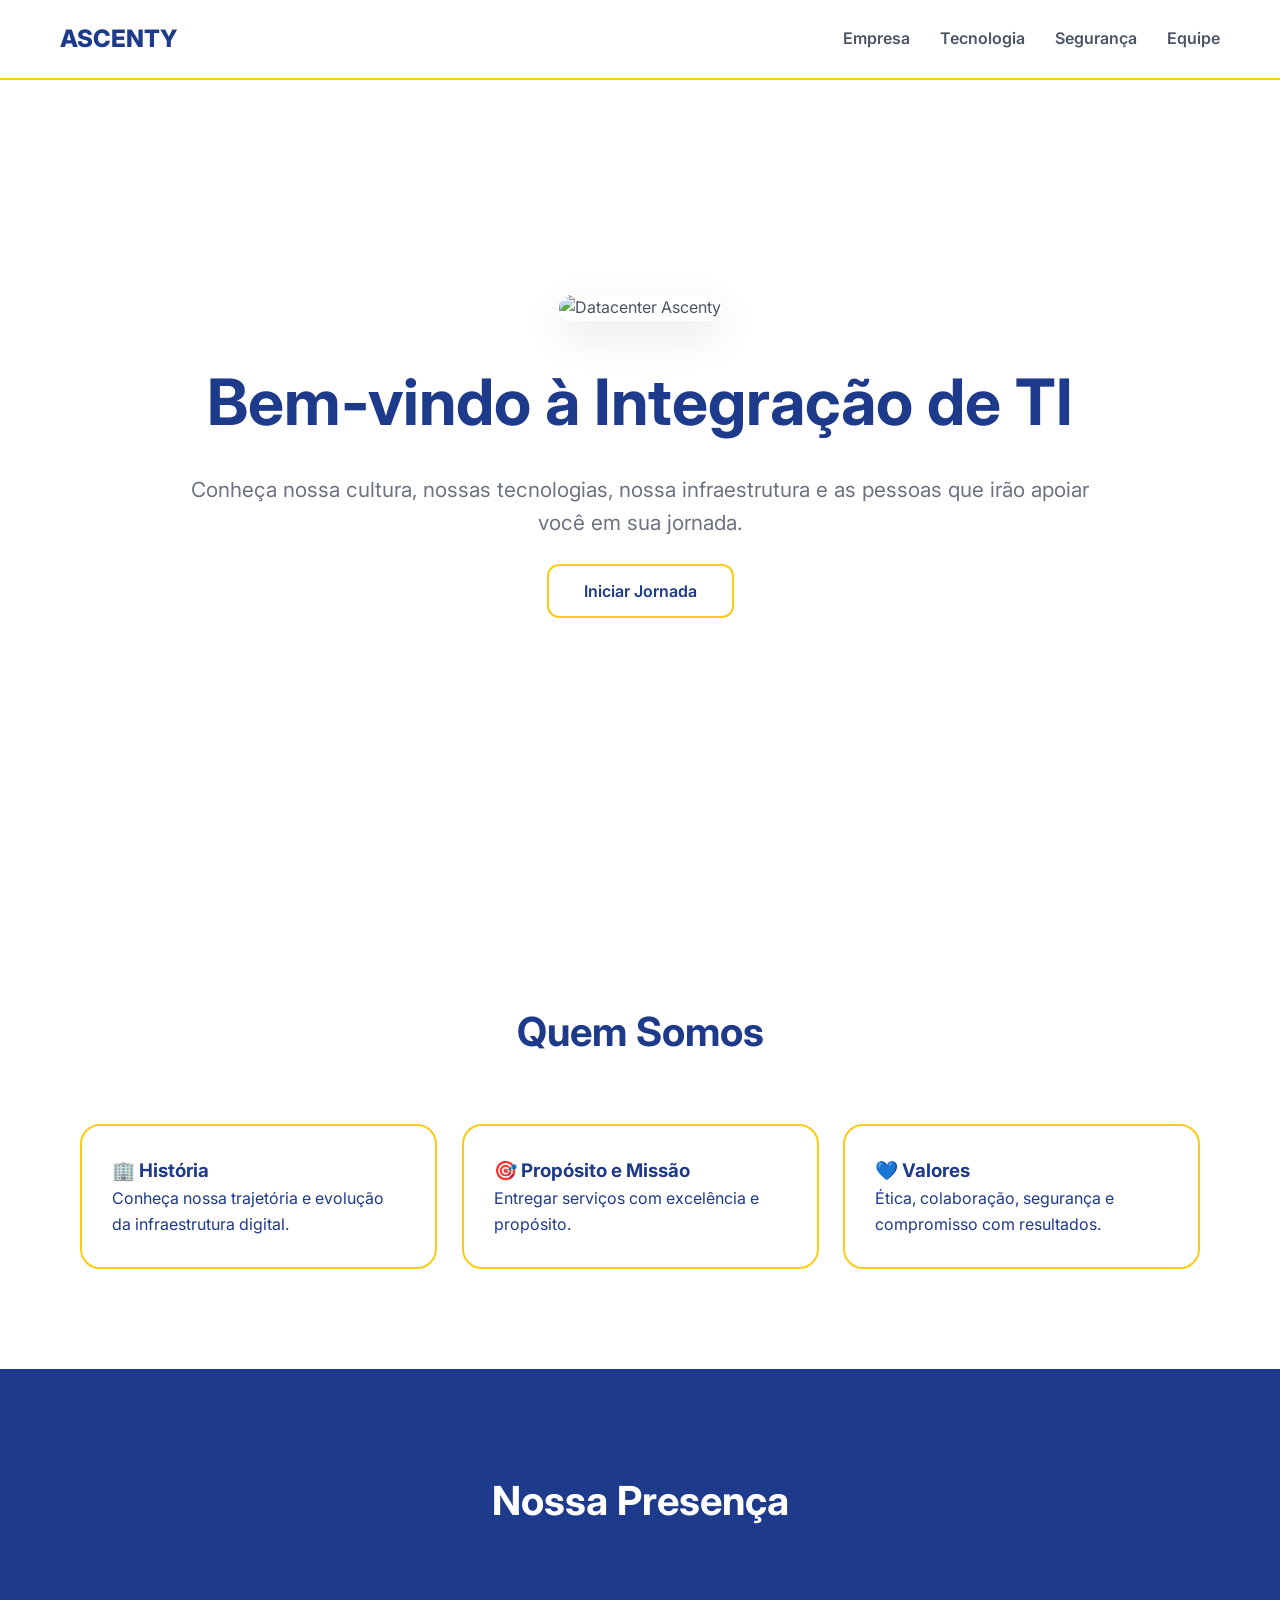
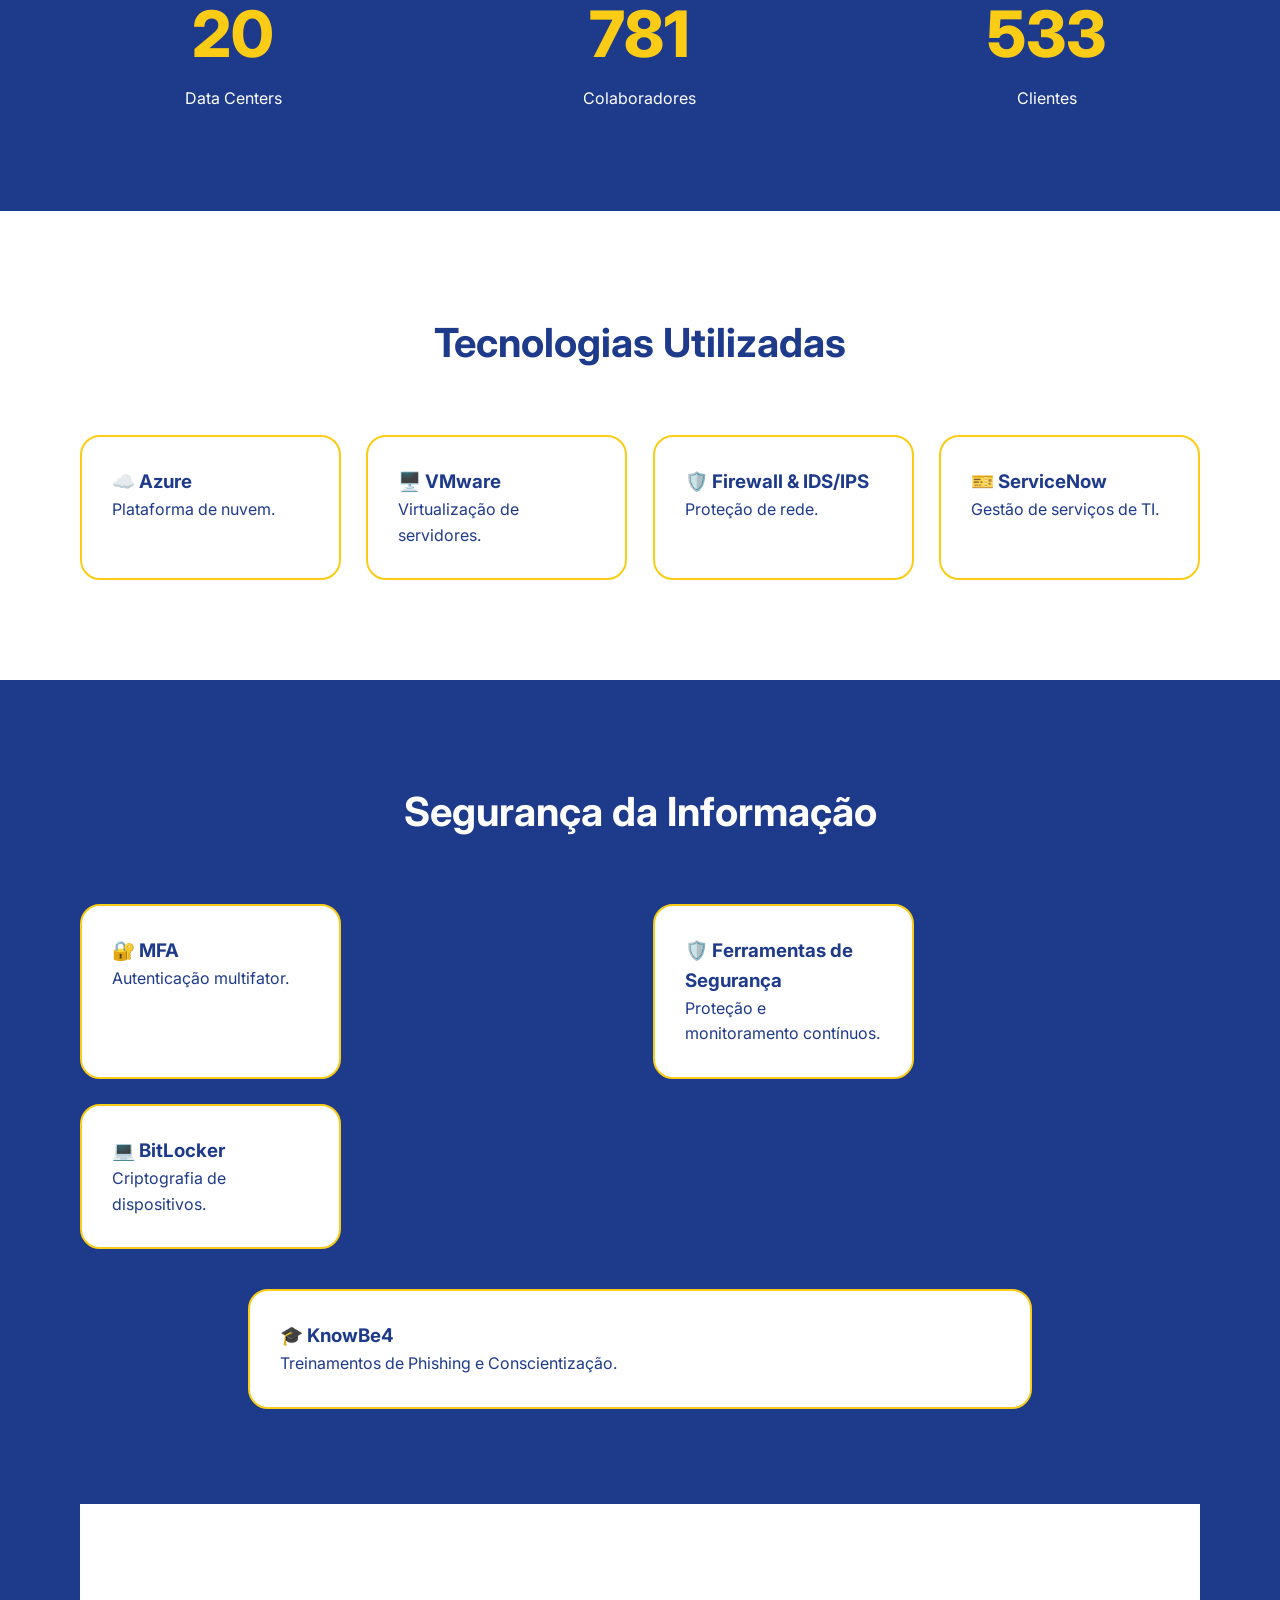
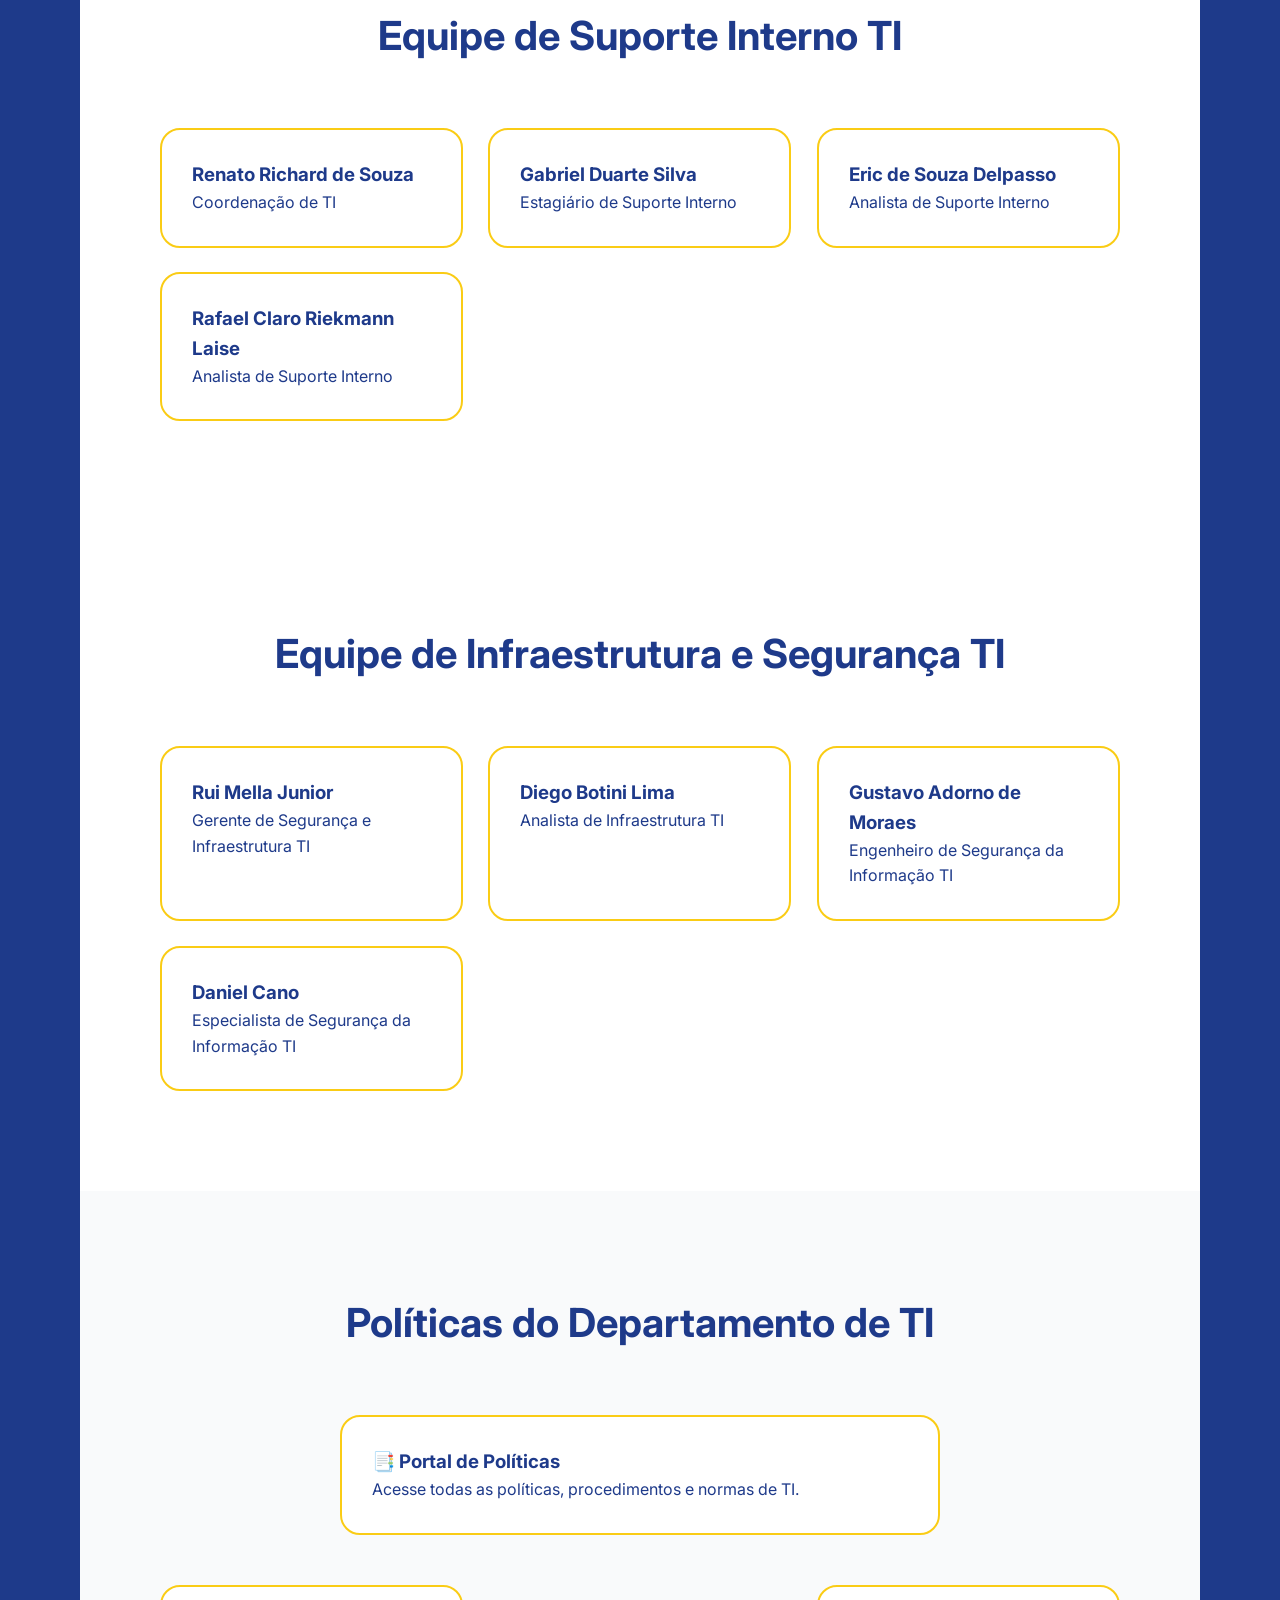
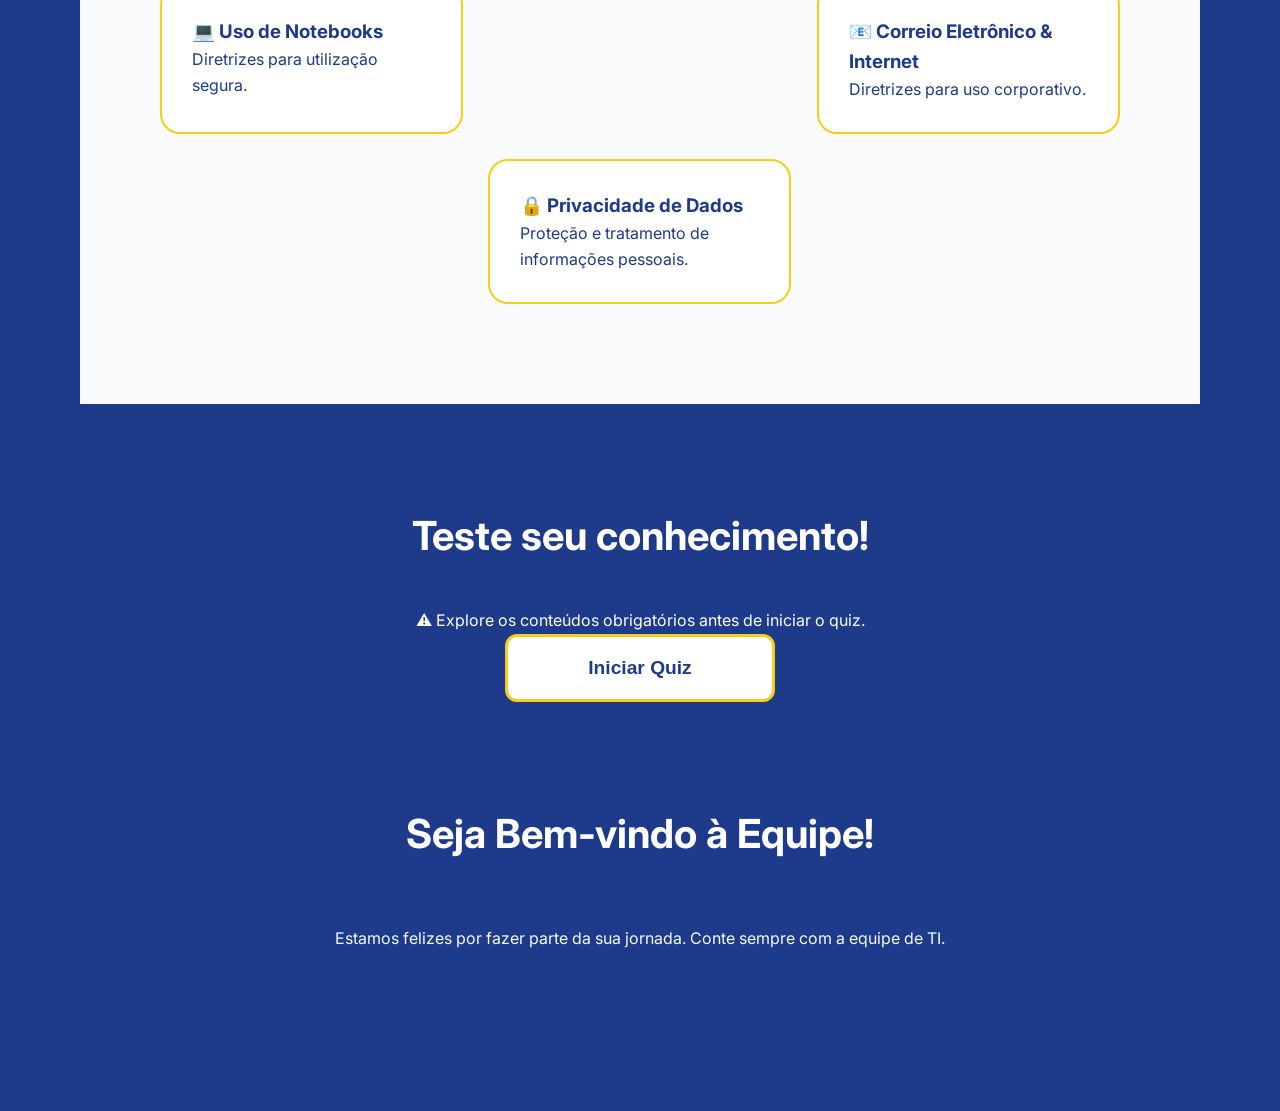
==== index.html @ 73529d89 "Primeiro Commit" ====
<!DOCTYPE html>
<html lang="pt-BR">
<head>
    <meta charset="UTF-8">
    <meta name="viewport" content="width=device-width, initial-scale=1.0">
    <title>Integração TI | Ascenty</title>

    <!-- Fonte Inter -->
    <link rel="preconnect" href="https://fonts.googleapis.com">
    <link rel="preconnect" href="https://fonts.gstatic.com" crossorigin>
    <link href="https://fonts.googleapis.com/css2?family=Inter:wght@400;600;800&display=swap" rel="stylesheet">

    <!-- CSS -->
    <link rel="stylesheet" href="style.css">

    <!-- Favicon -->
    <link rel="icon" href="assets/favicon.ico" type="image/x-icon">
</head>
<body>

    <!-- NAVBAR -->
    <header class="navbar">
        <div class="logo">ASCENTY</div>
        <nav>
            <a href="#empresa">Empresa</a>
            <a href="#tecnologia">Tecnologia</a>
            <a href="#seguranca">Segurança</a>
            <a href="#equipe">Equipe</a>
        </nav>
    </header>

    <!-- HERO -->
    <section class="hero">
        <div class="hero-content">
            <img src="assets/images/datacenter.png" alt="Datacenter Ascenty" class="hero-image">
            <h1>Bem-vindo à Integração de TI</h1>
            <p>
                Conheça nossa cultura, nossas tecnologias,
                nossa infraestrutura e as pessoas que irão
                apoiar você em sua jornada.
            </p>
            <a href="#empresa" class="btn">Iniciar Jornada</a>
        </div>
    </section>

    <!-- EMPRESA -->
    <section id="empresa" class="section">
        <h2>Quem Somos</h2>
        <div class="cards">
            <a href="https://ascenty1.sharepoint.com/sites/Ascenty2/SitePages/Nossa-Historia.aspx" 
               class="card" target="_blank" rel="noopener noreferrer">
                <h3>🏢 História</h3>
                <p>Conheça nossa trajetória e evolução da infraestrutura digital.</p>
            </a>

            <a href="https://ascenty1.sharepoint.com/sites/Ascenty2/SitePages/Proposito-e-Missao.aspx" 
               class="card" target="_blank" rel="noopener noreferrer">
                <h3>🎯 Propósito e Missão</h3>
                <p>Entregar serviços com excelência e propósito.</p>
            </a>

            <a href="https://ascenty1.sharepoint.com/sites/Ascenty2/SitePages/Nossos-Valores.aspx" 
               class="card" target="_blank" rel="noopener noreferrer">
                <h3>💙 Valores</h3>
                <p>Ética, colaboração, segurança e compromisso com resultados.</p>
            </a>
        </div>
    </section>

    <!-- NÚMEROS -->
    <section class="numbers">
        <h2>Nossa Presença</h2>
        <div class="numbers-grid">
            <div><span class="counter" data-target="28" aria-live="polite">0</span><p>Data Centers</p></div>
            <div><span class="counter" data-target="1100" aria-live="polite">0</span><p>Colaboradores</p></div>
            <div><span class="counter" data-target="750" aria-live="polite">0</span><p>Clientes</p></div>
        </div>
    </section>

    <!-- TECNOLOGIAS -->
    <section id="tecnologia" class="section">
        <h2>Tecnologias Utilizadas</h2>
        <div class="cards">
            <div class="card" onclick="openModal('azure')"><h3>☁️ Azure</h3><p>Plataforma de nuvem.</p></div>
            <div class="card" onclick="openModal('vmware')"><h3>🖥️ VMware</h3><p>Virtualização de servidores.</p></div>
            <div class="card" onclick="openModal('firewall')"><h3>🛡️ Firewall & IDS/IPS</h3><p>Proteção de rede.</p></div>
            <div class="card" onclick="openModal('servicenow')"><h3>🎫 ServiceNow</h3><p>Gestão de serviços de TI.</p></div>
        </div>
    </section>

    <!-- MODAL -->
    <div id="modal" class="modal">
      <div class="modal-content">
        <span class="close" onclick="closeModal()">&times;</span>
        <div id="modal-text"></div>
      </div>
    </div>

<!-- SEGURANÇA -->
<section id="seguranca" class="section dark">
    <h2>Segurança da Informação</h2>
    <div class="cards">

        <!-- MFA -->
        <div class="card" onclick="toggleExpand('mfa')">
            <h3>🔐 MFA</h3>
            <p>Autenticação multifator.</p>
        </div>
        <div id="mfa" class="expand">
            <h4>O que é</h4>
            <p>O MFA adiciona uma camada extra de segurança ao login. Além da senha, o usuário precisa confirmar sua identidade com outro fator — como um código no celular, aplicativo autenticador ou biometria.</p>
            <h4>Por que é necessário</h4>
            <ul>
                <li>Senhas podem ser descobertas ou vazadas.</li>
                <li>O MFA impede acessos indevidos mesmo que alguém saiba sua senha.</li>
                <li>Protege e-mails, arquivos e sistemas corporativos.</li>
            </ul>
            <p><strong>Impacto:</strong> É como ter uma segunda fechadura na porta da sua casa — mesmo que alguém tenha a chave, não entra sem o código do alarme.</p>
        </div>

        <!-- Ferramentas de Segurança -->
        <div class="card" onclick="toggleExpand('ferramentas')">
            <h3>🛡️ Ferramentas de Segurança</h3>
            <p>Proteção e monitoramento contínuos.</p>
        </div>
        <div id="ferramentas" class="expand">
            <h4>Principais soluções</h4>
            <ul>
                <li><strong>SentinelOne:</strong> Detecta e bloqueia ataques em tempo real usando inteligência artificial.</li>
                <li><strong>Rapid7:</strong> Analisa vulnerabilidades e ajuda a corrigir falhas antes que sejam exploradas.</li>
                <li><strong>NinjaOne:</strong> Monitora e gerencia dispositivos remotamente, garantindo atualizações e suporte rápido.</li>
                <li><strong>Zscaler:</strong> Proteção em tempo real, acesso seguro, Zero Trust, controle de tráfego.</li>
            </ul>
            <p>Essas ferramentas trabalham nos bastidores para manter os sistemas seguros e confiáveis.</p>
        </div>

        <!-- BitLocker -->
        <div class="card" onclick="toggleExpand('bitlocker')">
            <h3>💻 BitLocker</h3>
            <p>Criptografia de dispositivos.</p>
        </div>
        <div id="bitlocker" class="expand">
            <h4>O que é</h4>
            <p>O BitLocker é uma ferramenta do Windows que criptografa o disco do computador, tornando os dados ilegíveis sem a chave correta.</p>
            <h4>Por que usar</h4>
            <ul>
                <li>Protege informações em caso de perda ou roubo de notebooks.</li>
                <li>Garante conformidade com normas de segurança e privacidade.</li>
                <li>Evita que dados corporativos sejam acessados indevidamente.</li>
            </ul>
            <p><strong>Exemplo:</strong> Se você esquecer seu notebook em um táxi, com BitLocker os dados ficam criptografados e inacessíveis — mesmo que o disco seja removido.</p>
        </div>

    </div>

    <!-- KnowBe4 Treinamentos -->
<div class="knowbe4-container">
    <div class="card knowbe4" onclick="toggleExpand('knowbe4')">
        <h3>🎓 KnowBe4</h3>
        <p>Treinamentos de Phishing e Conscientização.</p>
    </div>
    <div id="knowbe4" class="expand">
        <h4>Parceria com KnowBe4</h4>
        <p>A Ascenty oferece treinamentos de segurança em parceria com a KnowBe4, focados em prevenção de ataques de engenharia social.</p>
        <ul>
            <li>Simulações de phishing para treinar colaboradores.</li>
            <li>Conteúdos educativos sobre boas práticas digitais.</li>
            <li>Redução de riscos de malwares e vazamento de dados.</li>
            <li>Fortalecimento da cultura de segurança corporativa.</li>
        </ul>
        <div class="knowbe4-button">
            <a href="https://training.knowbe4.com/app/login" target="_blank" rel="noopener noreferrer">Clique aqui para verificar os cursos</a>
        </div>
    </div>
</div>


    <!-- EQUIPE -->
    <section id="equipe" class="section">
        <h2>Equipe de Suporte Interno TI</h2>
        <div class="cards">
            <div class="card"><h3>Renato Richard de Souza</h3><p>Coordenação de TI</p></div>
            <div class="card"><h3>Gabriel Duarte Silva</h3><p>Estagiário de Suporte Interno</p></div>
            <div class="card"><h3>Eric de Souza Delpasso</h3><p>Analista de Suporte Interno</p></div>
            <div class="card"><h3>Rafael Claro Riekmann Laise</h3><p>Analista de Suporte Interno</p></div>
        </div>
    </section>

    <section id="equipe" class="section">
        <h2>Equipe de Infraestrutura e Segurança TI</h2>
        <div class="cards">
            <div class="card"><h3>Rui Mella Junior</h3><p>Gerente de Segurança e Infraestrutura TI</p></div>
            <div class="card"><h3>Diego Botini Lima</h3><p>Analista de Infraestrutura TI</p></div>
            <div class="card"><h3>Gustavo Adorno de Moraes</h3><p>Engenheiro de Segurança da Informação TI </p></div>
            <div class="card"><h3>Daniel Cano</h3><p>Especialista de Segurança da Informação TI</p></div>
        </div>
    </section>

    <!-- POLÍTICAS DE TI -->
<section id="politicas" class="section dark">
    <h2>Políticas do Departamento de TI</h2>

    <!-- Portal de Políticas (em destaque acima) -->
    <div class="cards destaque">
        <a href="https://ascenty1.sharepoint.com/sites/Ascenty2/SitePages/Tecnologia_da_Informacao.aspx" 
           class="card" target="_blank" rel="noopener noreferrer">
            <h3>📑 Portal de Políticas</h3>
            <p>Acesse todas as políticas, procedimentos e normas de TI.</p>
        </a>
    </div>

    <!-- Três tópicos abaixo -->
    <div class="cards politicas-grid">

        <!-- Uso de Notebooks -->
        <div class="card" onclick="toggleExpand('politica-notebook')">
            <h3>💻 Uso de Notebooks</h3>
            <p>Diretrizes para utilização segura.</p>
        </div>
        <div id="politica-notebook" class="expand">
            <h4>Principais pontos</h4>
            <ul>
                <li><strong>Responsabilidade:</strong> Usuário deve zelar pela integridade do equipamento e confidencialidade das informações.</li>
                <li><strong>Senhas:</strong> Mínimo de 14 caracteres, renovação a cada 180 dias, bloqueio após 5 tentativas erradas.</li>
                <li><strong>Segurança:</strong> Manter sistema e antivírus atualizados; uso de mídias externas apenas para atividades corporativas.</li>
                <li><strong>Cuidado físico:</strong> Evitar calor, umidade e impactos; não deixar em locais desprotegidos ou veículos.</li>
                <li><strong>Uso profissional:</strong> Apenas softwares homologados; não compartilhar equipamentos; usar redes Wi-Fi seguras.</li>
                <li><strong>Perda ou roubo:</strong> Comunicar imediatamente ao gestor/Service Desk, abrir incidente no ITSM e registrar B.O.</li>
                <li><strong>Devolução:</strong> Equipamento deve ser devolvido em bom estado, com acessórios originais.</li>
                <li><strong>Violação:</strong> Pode resultar em advertência ou desligamento em caso de reincidência.</li>
            </ul>
        </div>

        <!-- Correio Eletrônico e Internet -->
        <div class="card" onclick="toggleExpand('politica-email-internet')">
            <h3>📧 Correio Eletrônico & Internet</h3>
            <p>Diretrizes para uso corporativo.</p>
        </div>
        <div id="politica-email-internet" class="expand">
            <h4>Principais pontos</h4>
            <ul>
                <li><strong>Uso do e-mail:</strong> Exclusivo para assuntos da Ascenty; manter ética e cordialidade; não usar para cadastros externos.</li>
                <li><strong>Restrições:</strong> Proibido compartilhar conteúdos protegidos sem autorização; não enviar vírus, malwares ou anexos suspeitos.</li>
                <li><strong>Limite da caixa:</strong> 50GB para colaboradores e 100GB para gestores; liberar espaço com exclusão ou arquivamento.</li>
                <li><strong>Uso da internet:</strong> Apenas para atividades corporativas; proibido acessar redes sociais, jogos, vídeos ou sites pessoais.</li>
                <li><strong>Visitantes:</strong> Acesso apenas via rede de convidados, separada da rede corporativa.</li>
                <li><strong>Monitoramento:</strong> Todo acesso é rastreado; uso indevido gera advertência e pode levar a punições disciplinares.</li>
            </ul>
        </div>

        <!-- Privacidade de Dados -->
        <div class="card" onclick="toggleExpand('politica-privacidade')">
            <h3>🔒 Privacidade de Dados</h3>
            <p>Proteção e tratamento de informações pessoais.</p>
        </div>
        <div id="politica-privacidade" class="expand">
            <h4>Principais pontos</h4>
            <ul>
                <li><strong>Objetivo:</strong> Garantir a privacidade de dados pessoais de colaboradores, clientes e terceiros.</li>
                <li><strong>Princípios LGPD:</strong> Finalidade, adequação, necessidade, livre acesso, qualidade, transparência, segurança e prevenção.</li>
                <li><strong>Responsabilidades:</strong> Colaboradores devem usar dados de forma adequada, reportar incidentes e participar de treinamentos.</li>
                <li><strong>Consentimento:</strong> Dados coletados apenas com autorização explícita do titular, em contratos ou termos formais.</li>
                <li><strong>Direitos do titular:</strong> Solicitar acesso, correção, exclusão, portabilidade e revogação de consentimento.</li>
                <li><strong>Transferência internacional:</strong> Apenas com garantias de proteção adequadas e cláusulas contratuais aprovadas.</li>
                <li><strong>Incidentes:</strong> Devem ser comunicados em até 3 dias úteis ao titular e à ANPD.</li>
                <li><strong>Sanções:</strong> Violações podem resultar em advertência, medidas disciplinares ou desligamento.</li>
            </ul>
        </div>

    </div>
</section>

<!-- QUIZ -->
<section id="quiz" class="section quiz-section locked">
    <h2>Teste seu conhecimento!</h2>
    <div class="quiz-container">
        <p class="quiz-warning">⚠️ Explore os conteúdos obrigatórios antes de iniciar o quiz.</p>
        <button id="startQuiz" class="quiz-btn" disabled>Iniciar Quiz</button>

        <div id="quizBox" class="quiz-box hidden">
            <div id="question"></div>
            <div id="options"></div>
            <button id="nextBtn" class="next-btn">Próxima Pergunta</button>
        </div>
    </div>
</section>

    <!-- FOOTER -->
    <footer>
        <h2>Seja Bem-vindo à Equipe!</h2>
        <p>Estamos felizes por fazer parte da sua jornada. Conte sempre com a equipe de TI.</p>
    </footer>

    <!-- JS -->
    <script src="script.js"></script>
</body>
</html>
---- style.css ----
:root {
    --primary:#1e3a8a;       /* azul institucional */
    --accent:#facc15;        /* amarelo destaque */
    --background:#ffffff;    /* fundo branco */
    --background-dark:#f9fafb; /* fundo cinza claro para seções */
    --text:#4b5563;          /* cinza escuro para texto */
    --text-muted:#6b7280;    /* cinza médio para subtítulos */
}

* { margin:0; padding:0; box-sizing:border-box; }
html { scroll-behavior:smooth; }
body { font-family:'Inter',sans-serif; background:var(--background); color:var(--text); line-height:1.6; }

/* NAVBAR */
.navbar {
    position:fixed; top:0; left:0; width:100%;
    background:#ffffff; border-bottom:2px solid var(--accent);
    display:flex; justify-content:space-between; align-items:center;
    padding:20px 60px; z-index:1000;
}
.logo { font-size:1.5rem; font-weight:800; color:var(--primary); }
.navbar nav { display:flex; gap:30px; }
.navbar a { color:var(--text); text-decoration:none; transition:.3s; font-weight:600; }
.navbar a:hover { color:var(--primary); border-bottom:2px solid var(--accent); }

/* HERO */
.hero {
    min-height:100vh; display:flex; justify-content:center; align-items:center;
    text-align:center; padding:20px;
    background:var(--background);
}
.hero-content { max-width:900px; }
.hero h1 { font-size:4rem; margin-bottom:20px; color:var(--primary); }
.hero p { font-size:1.3rem; color:var(--text-muted); margin-bottom:40px; }
.btn {
    background:#ffffff; color:var(--primary); text-decoration:none;
    padding:15px 35px; border-radius:12px; font-weight:600; transition:.3s;
    border:2px solid var(--accent);
}
.btn:hover { background:var(--accent); color:#000; transform:translateY(-3px); }

/* SECTIONS */
.section { padding:100px 80px; background:var(--background); }
.section h2 { text-align:center; margin-bottom:60px; font-size:2.5rem; color:var(--primary); }
.dark { background:var(--background-dark); }

/* CARDS */
.cards {
    display:grid; grid-template-columns:repeat(auto-fit,minmax(250px,1fr));
    gap:25px;
}
.card {
    display:block; background:#ffffff; padding:30px; border-radius:20px;
    border:2px solid var(--accent);
    transition:.3s; cursor:pointer; will-change:transform;
    text-decoration:none; color:var(--primary);
}
.card h3, .card p { color:var(--primary); }
.card:hover {
    transform:translateY(-8px);
    box-shadow:0 10px 25px rgba(250,204,21,0.4);
    background:var(--accent); color:#000;
}
.card:active {
    transform:scale(0.97);
    box-shadow:0 5px 15px rgba(250,204,21,0.6);
}

/* EXPANSÃO DOS CARDS */
.expand {
    max-height:0;
    overflow:hidden;
    background:var(--background-dark);
    margin-top:10px;
    padding:0 20px;
    border-radius:10px;
    transition:max-height 0.5s ease, padding 0.5s ease;
}
.expand.open {
    max-height:600px;
    padding:20px;
}
.expand h4 {
    color:var(--primary);
    margin-top:10px;
}
.expand ul {
    margin:10px 0 20px 20px;
    color:var(--text-muted);
}
.expand p {
    color:var(--text);
}

/* NUMBERS */
.numbers { background:var(--background-dark); padding:100px 50px; }
.numbers h2 { text-align:center; margin-bottom:50px; font-size:2.5rem; color:var(--primary); }
.numbers-grid {
    display:grid; grid-template-columns:repeat(auto-fit,minmax(200px,1fr));
    gap:40px; text-align:center;
}
.counter { display:block; font-size:4rem; font-weight:800; color:var(--accent); }

/* FOOTER */
footer { text-align:center; padding:100px 20px; background:#f9fafb; }
footer h2 { margin-bottom:20px; font-size:3rem; color:var(--primary); }

/* RESPONSIVO */
@media(max-width:768px) {
    .navbar { padding:20px; flex-direction:column; gap:20px; }
    .navbar nav { flex-wrap:wrap; justify-content:center; }
    .hero h1 { font-size:2.5rem; }
    .section { padding:80px 25px; }
}

/* HERO IMAGE */
.hero-image {
    width:100%; max-width:900px; border-radius:20px;
    margin-bottom:30px; box-shadow:0 15px 40px rgba(0,0,0,.1);
}

/* MODAL */
.modal {
    display:none; position:fixed; z-index:2000; left:0; top:0;
    width:100%; height:100%; background:rgba(0,0,0,0.7);
    justify-content:center; align-items:center;
}
.modal-content {
    background:#ffffff; color:var(--text); padding:30px; border-radius:15px;
    max-width:600px; text-align:left;
    box-shadow:0 10px 30px rgba(0,0,0,0.2);
}
.close {
    float:right; font-size:28px; cursor:pointer; font-weight:bold;
}
.close:hover { color:red; }

/* POLÍTICAS DE TI */
.cards.destaque {
    display:flex;
    justify-content:center;
    margin-bottom:50px;
}
.cards.destaque .card {
    max-width:600px;
    width:100%;
}
.cards.politicas-grid {
    display:grid;
    grid-template-columns:repeat(auto-fit,minmax(250px,1fr));
    gap:25px;
    justify-items:center;
}

/* KnowBe4 */
.knowbe4-container {
    display:flex;
    flex-direction:column;
    align-items:center;
    margin-top:40px;
    width:100%;
}
.card.knowbe4 {
    width:70%;
}
#knowbe4.expand {
    width:70%;
    margin-top:15px;
    background:var(--background-dark);
    border-radius:10px;
    padding:0 20px;
    text-align:left;
    color:var(--text);
    max-height:0;
    overflow:hidden;
    transition:max-height 0.5s ease, padding 0.5s ease;
}
#knowbe4.expand.open {
    max-height:600px;
    padding:20px;
}
.knowbe4-button {
    text-align:center;
    margin-top:20px;
}
.knowbe4-button a {
    display:inline-block;
    background:#ffffff;
    color:var(--primary);
    border:2px solid var(--accent);
    font-weight:600;
    padding:12px 25px;
    border-radius:10px;
    text-decoration:none;
    transition:0.3s ease;
}
.knowbe4-button a:hover {
    background:var(--accent);
    color:#000;
    transform:translateY(-3px);
}

/* Seção Nossa Presença */
.numbers {
    background: #1e3a8a; /* azul padrão Ascenty */
    padding: 100px 50px;
}

.numbers h2 {
    color: #ffffff; /* título branco */
    text-align: center;
    margin-bottom: 50px;
    font-size: 2.5rem;
}

.numbers-grid p {
    color: #ffffff; /* texto abaixo dos números em branco */
}

/* Seção Segurança da Informação */
#seguranca.section {
    background: #1e3a8a; /* azul padrão Ascenty */
    color: #ffffff;
}

#seguranca.section h2 {
    color: #ffffff; /* título branco */
}

#seguranca .card {
    background: #ffffff;
    color: #1e3a8a;
    border: 2px solid #facc15;
}

#seguranca .card:hover {
    background: #facc15;
    color: #000;
    transform: translateY(-3px);
}

#seguranca .expand {
    background: #f9fafb;
    color: #4b5563;
}

/* Espaçamento entre KnowBe4 e Equipe */
.knowbe4-container {
    margin-bottom: 80px; /* adiciona espaço antes da próxima seção */
}

/* Título Equipe de TI */
#equipe.section h2,
#infra.section h2 {
    color: #1e3a8a; /* azul institucional para contraste */
}

/* Título Políticas de TI */
#politicas.section h2 {
    color: #1e3a8a; /* azul institucional */
}

/* Footer - Seja Bem-vindo à Equipe */
footer {
    background: #1e3a8a;
    color: #ffffff;
    text-align: center;
    padding: 60px 20px; /* diminui o espaçamento vertical */
    margin-top: -60px;  /* sobe o rodapé */
}

footer h2 {
    color: #ffffff; /* título branco */
}

footer p {
    color: #f9fafb; /* texto levemente acinzentado para contraste */
}

/* QUIZ */
.quiz-section {
    background: #1e3a8a; /* azul institucional */
    text-align: center;
    padding: 100px 50px;
}

.quiz-section h2 {
    color: #ffffff;
    font-size: 2.5rem;
    margin-bottom: 40px;
}

.quiz-btn {
    background: #ffffff;
    color: #1e3a8a;
    border: 3px solid #facc15;
    font-weight: 700;
    font-size: 1.2rem;
    padding: 20px 80px;
    border-radius: 12px;
    cursor: pointer;
    transition: 0.3s ease;
}

.quiz-btn:hover {
    background: #facc15;
    color: #000;
    transform: translateY(-3px);
}


/* Caixa de perguntas */
.quiz-box {
    background: #ffffff;
    color: #1e3a8a;
    border-radius: 15px;
    padding: 30px;
    margin-top: 40px;
    max-width: 600px;
    margin-left: auto;
    margin-right: auto;
    box-shadow: 0 10px 25px rgba(0,0,0,0.2);
}

.hidden {
    display: none;
}

#question {
    font-size: 1.3rem;
    font-weight: 600;
    margin-bottom: 20px;
}

#options button {
    display: block;
    width: 100%;
    margin: 8px 0;
    padding: 12px;
    border: 2px solid #facc15;
    border-radius: 8px;
    background: #ffffff;
    color: #1e3a8a;
    font-weight: 600;
    cursor: pointer;
    transition: 0.3s ease;
}

#options button:hover {
    background: #facc15;
    color: #000;
}

.next-btn {
    background: #ffffff;
    color: #1e3a8a;
    border: 2px solid #facc15;
    font-weight: 700;
    padding: 12px 25px;
    border-radius: 10px;
    margin-top: 20px;
    cursor: pointer;
    transition: 0.3s ease;
}

.next-btn:hover {
    background: #facc15;
    color: #000;
}
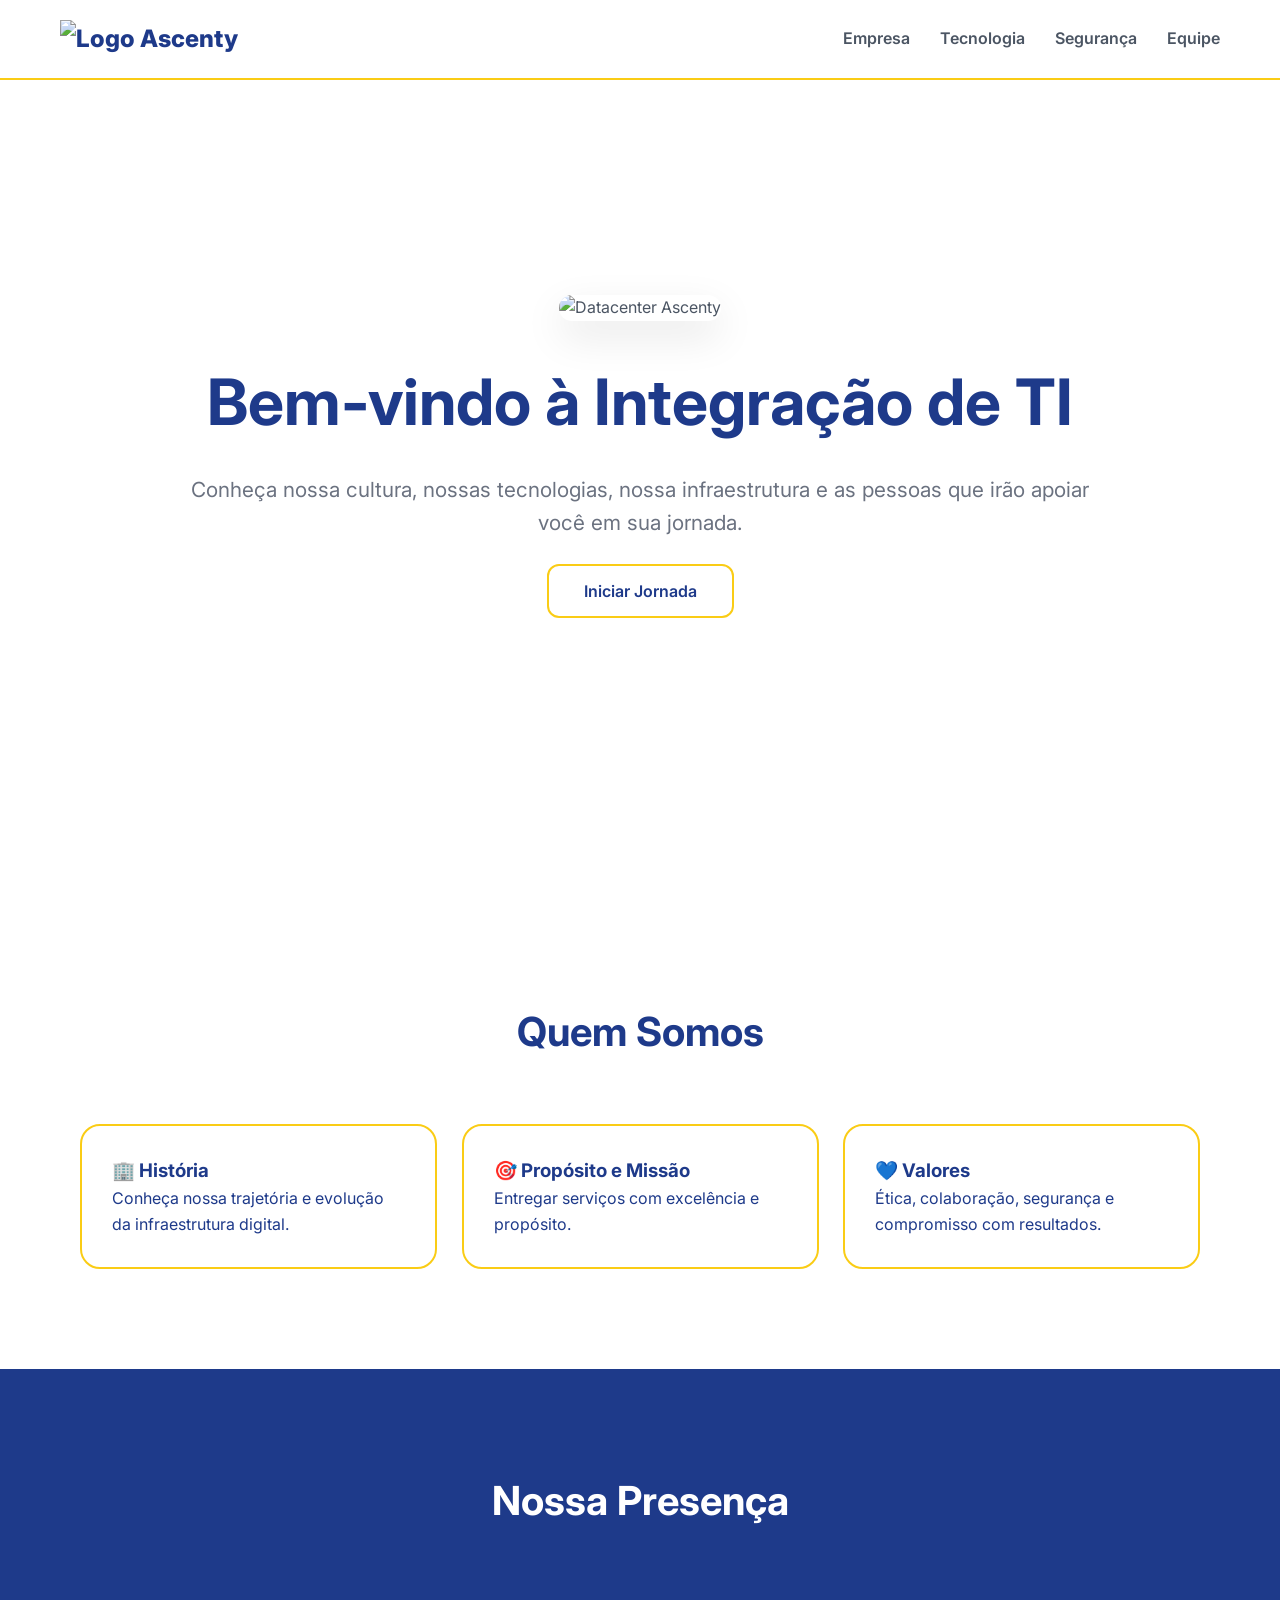
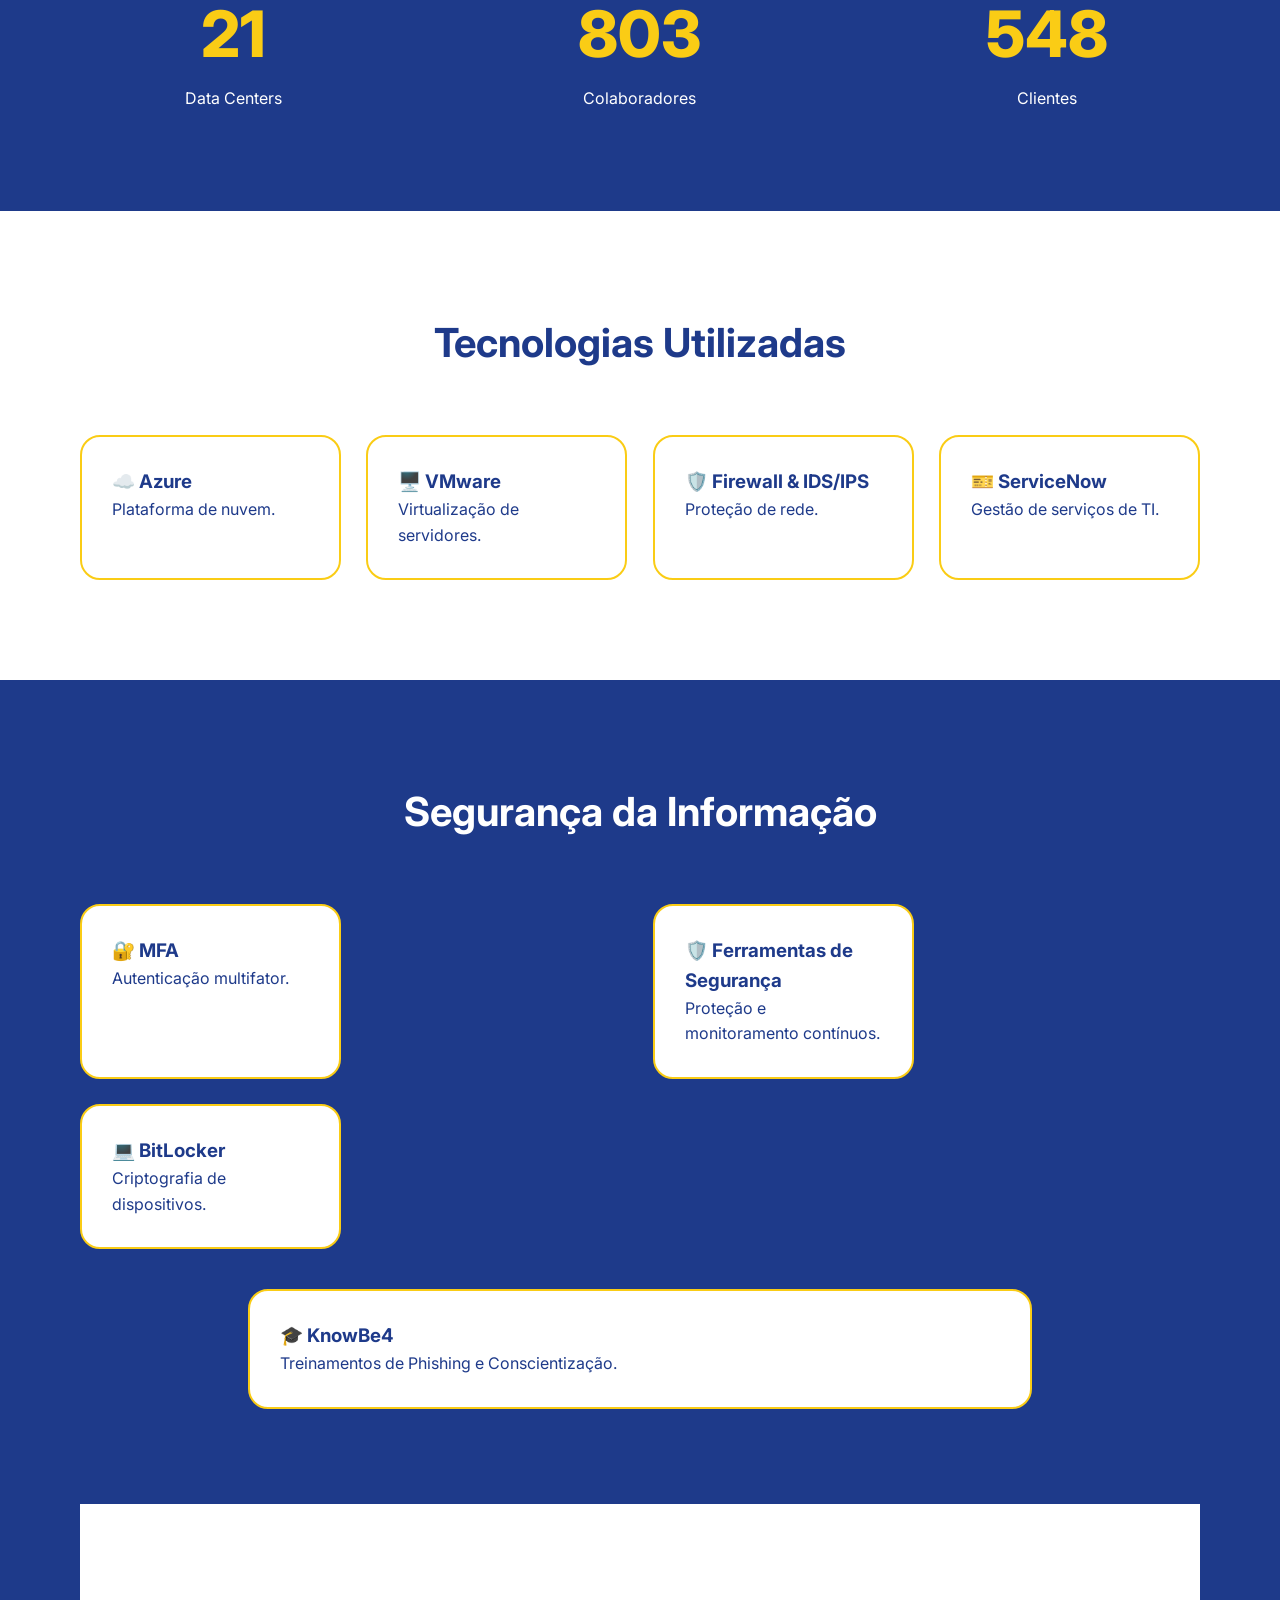
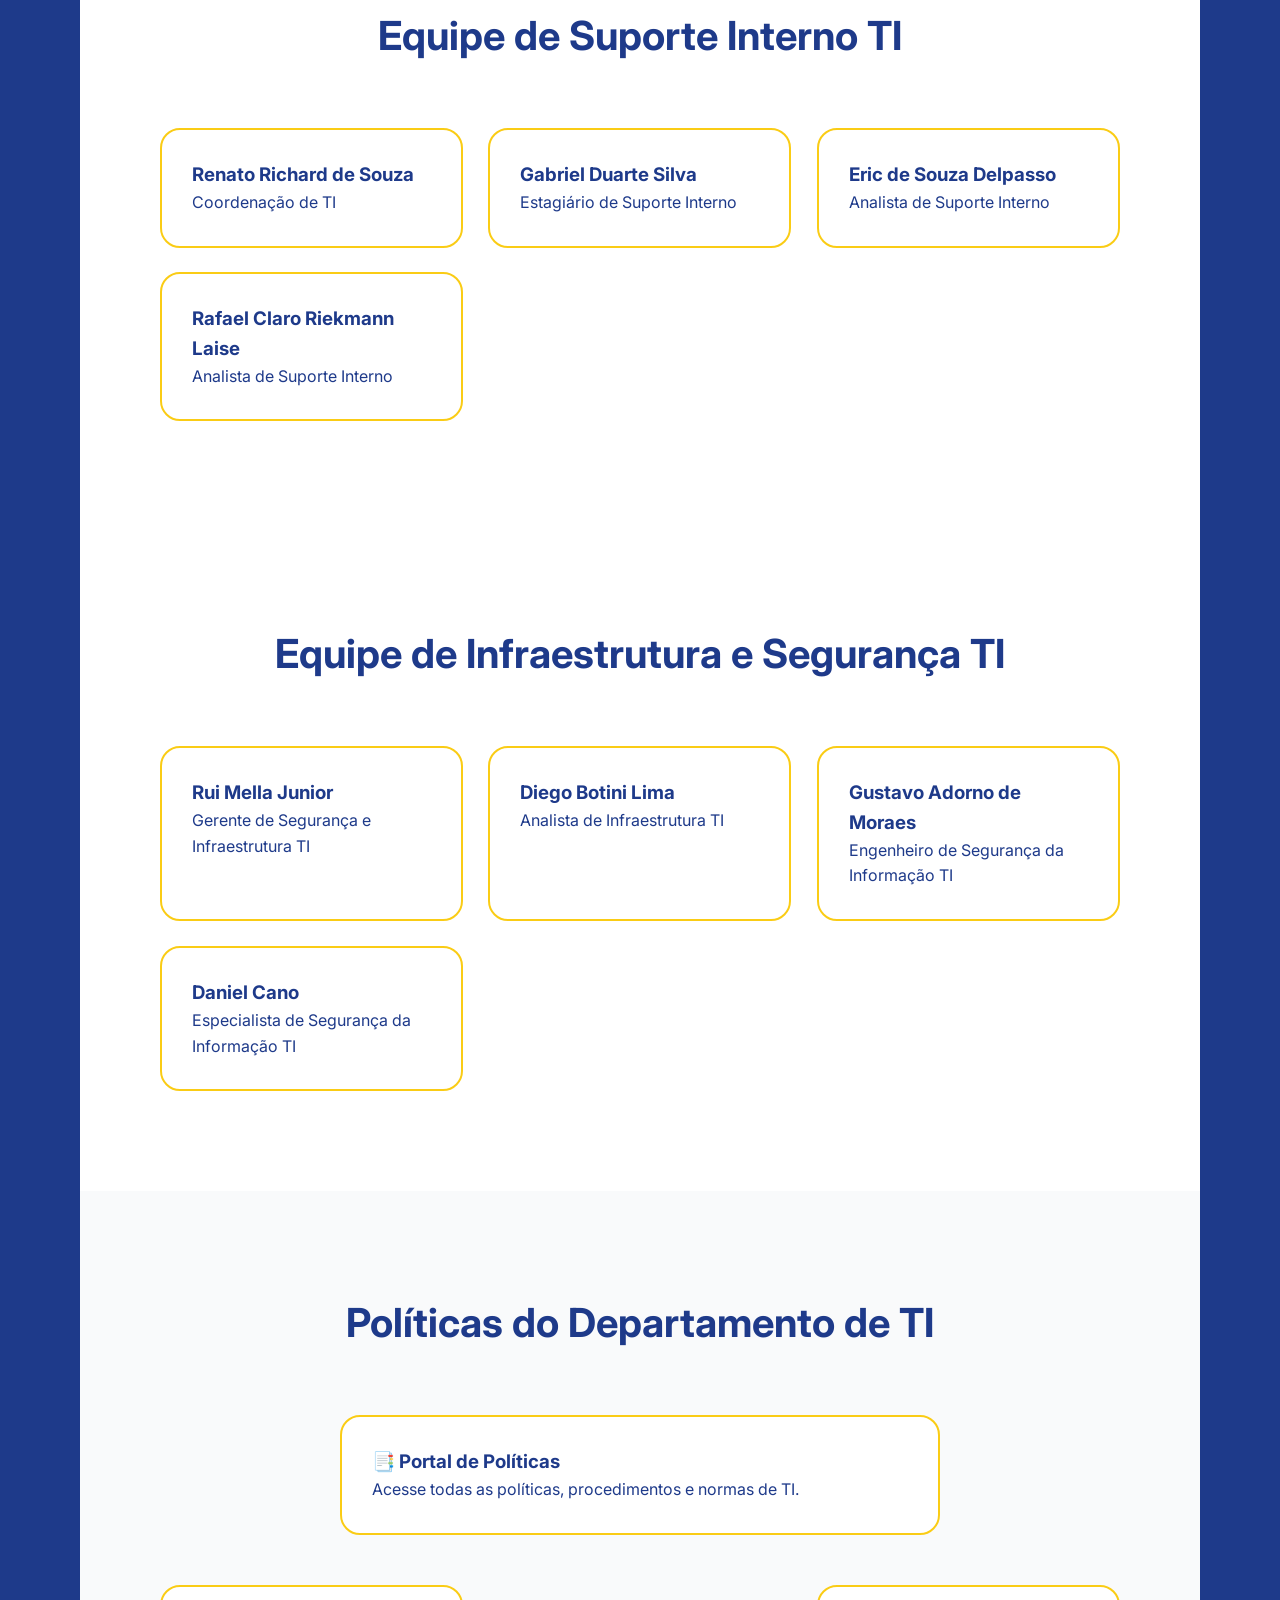
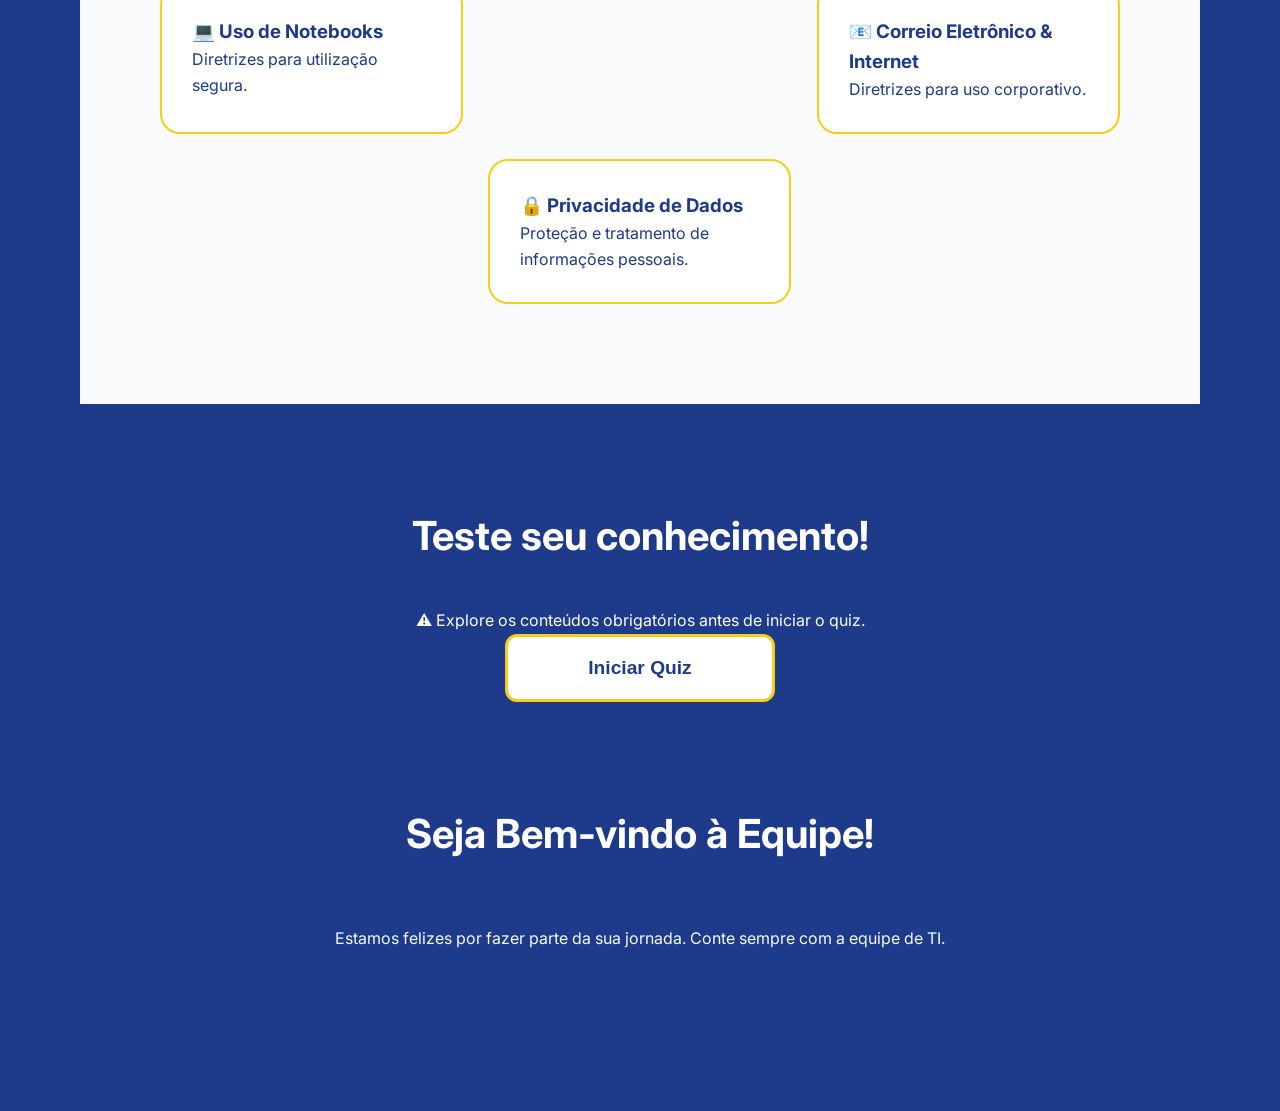
==== commit b9fc46d3: "Adiciona logo da Ascenty na navbar e ajustes de estilo" ====
--- a/index.html
+++ b/index.html
@@ -20,7 +20,9 @@
 
     <!-- NAVBAR -->
     <header class="navbar">
-        <div class="logo">ASCENTY</div>
+        <div class="logo">
+  <img src="assets/images/logo-ascenty.png" alt="Logo Ascenty" />
+</div>
         <nav>
             <a href="#empresa">Empresa</a>
             <a href="#tecnologia">Tecnologia</a>
--- a/style.css
+++ b/style.css
@@ -368,3 +368,8 @@
     color: #000;
 }
 
+.logo img {
+  max-height: 50px;   /* controla altura da logo */
+  width: auto;        /* mantém proporção */
+  display: block;
+}
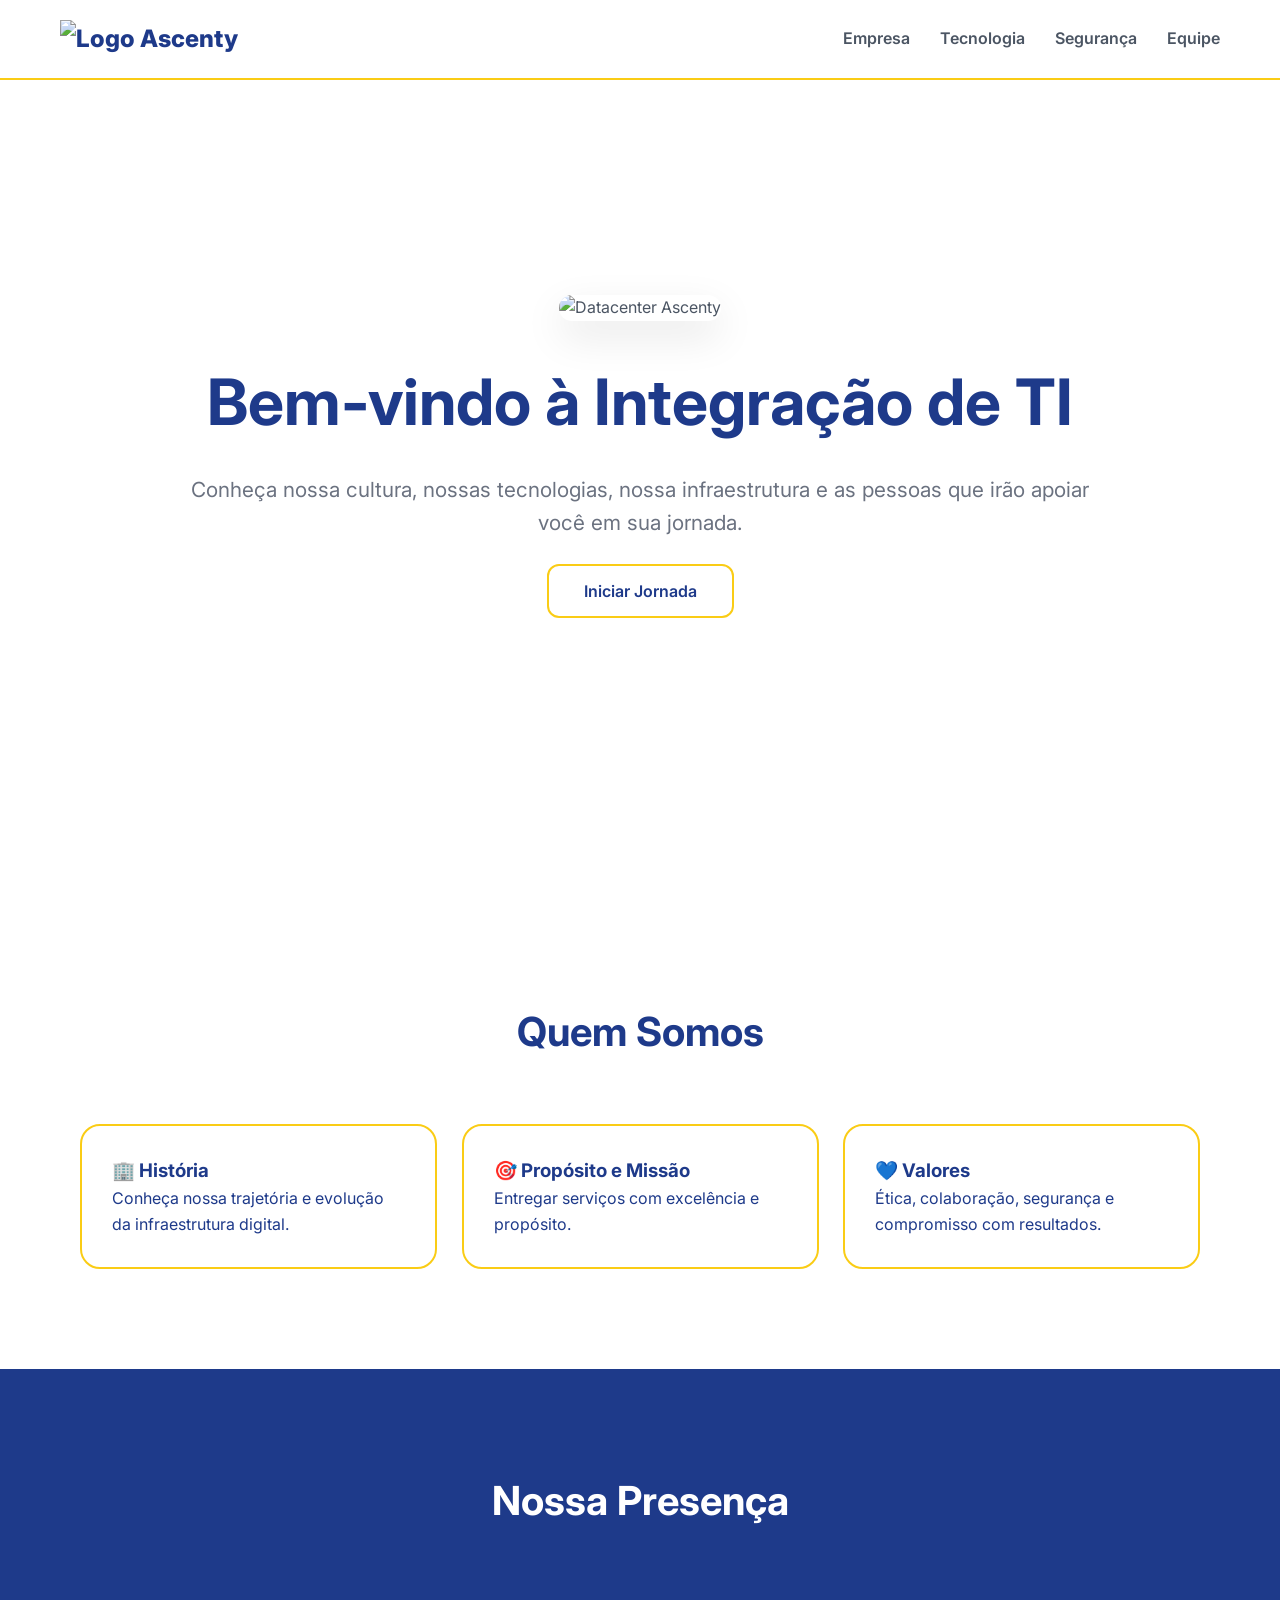
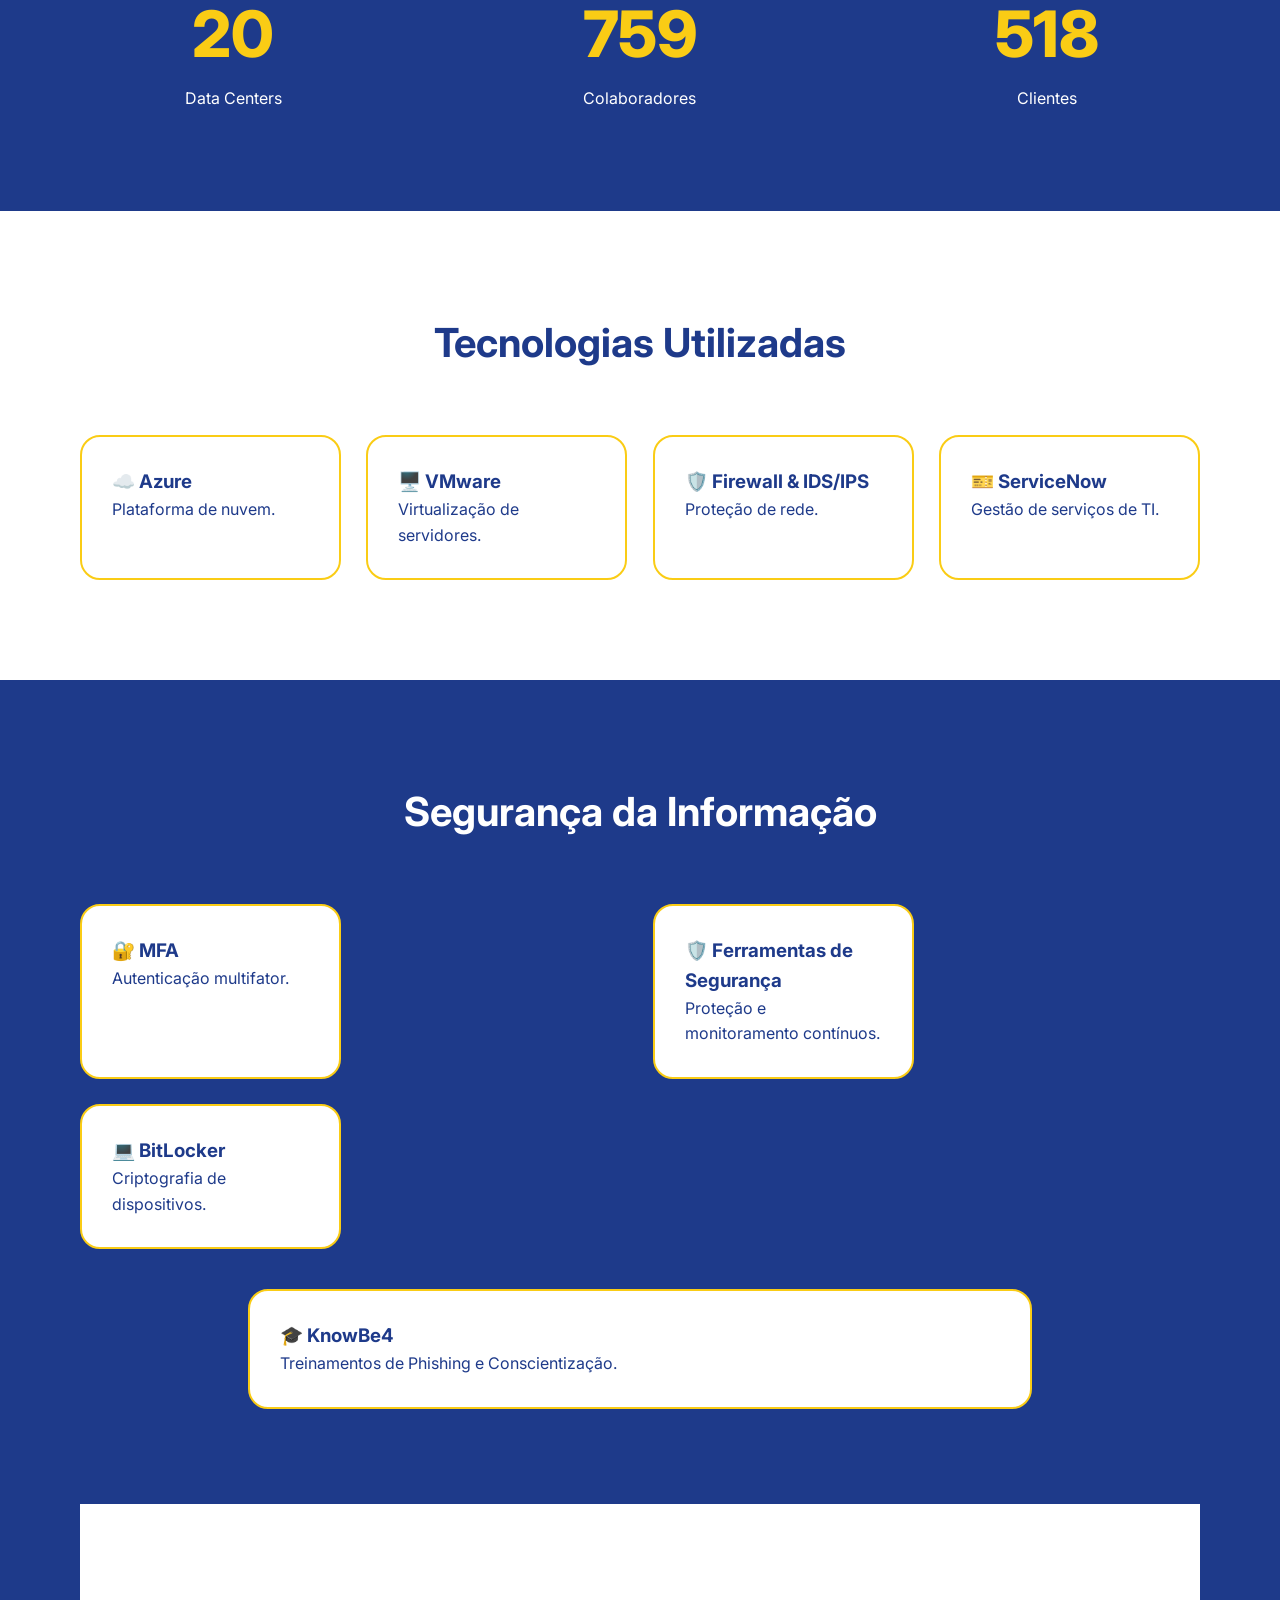
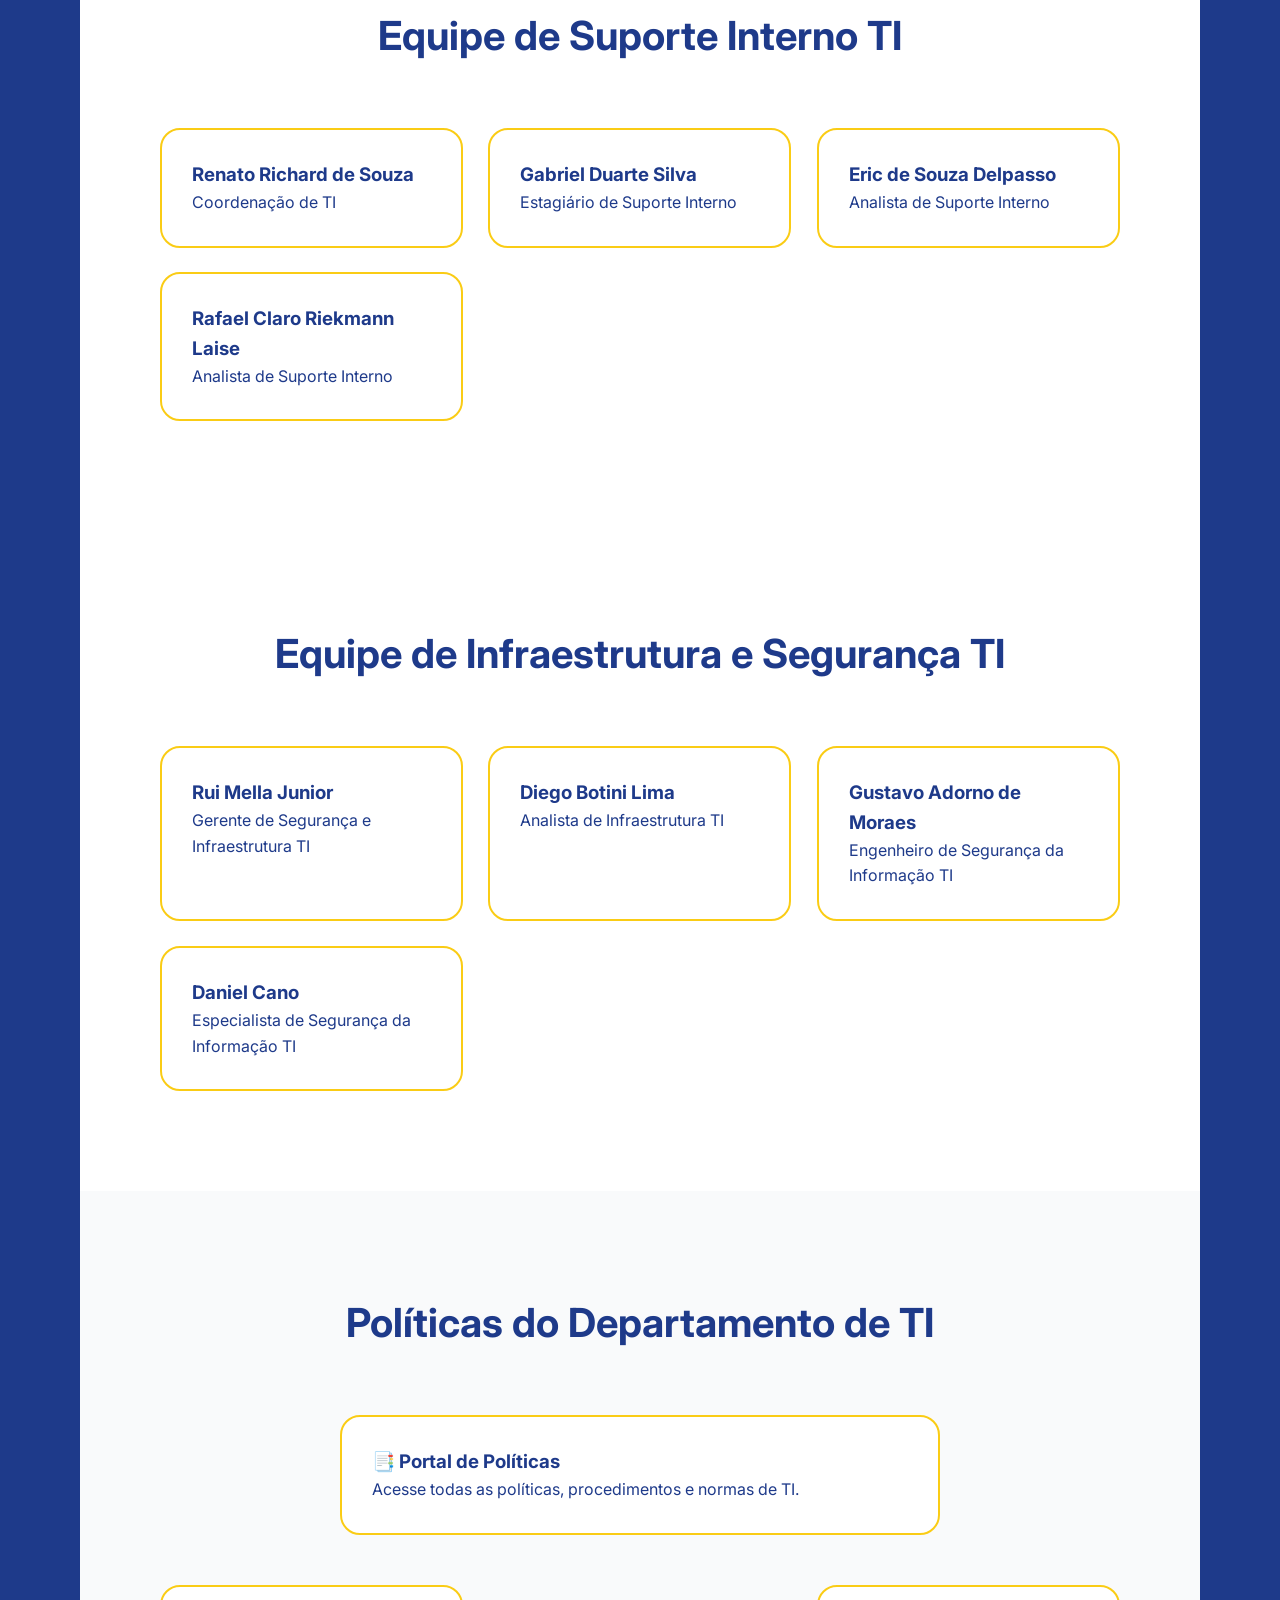
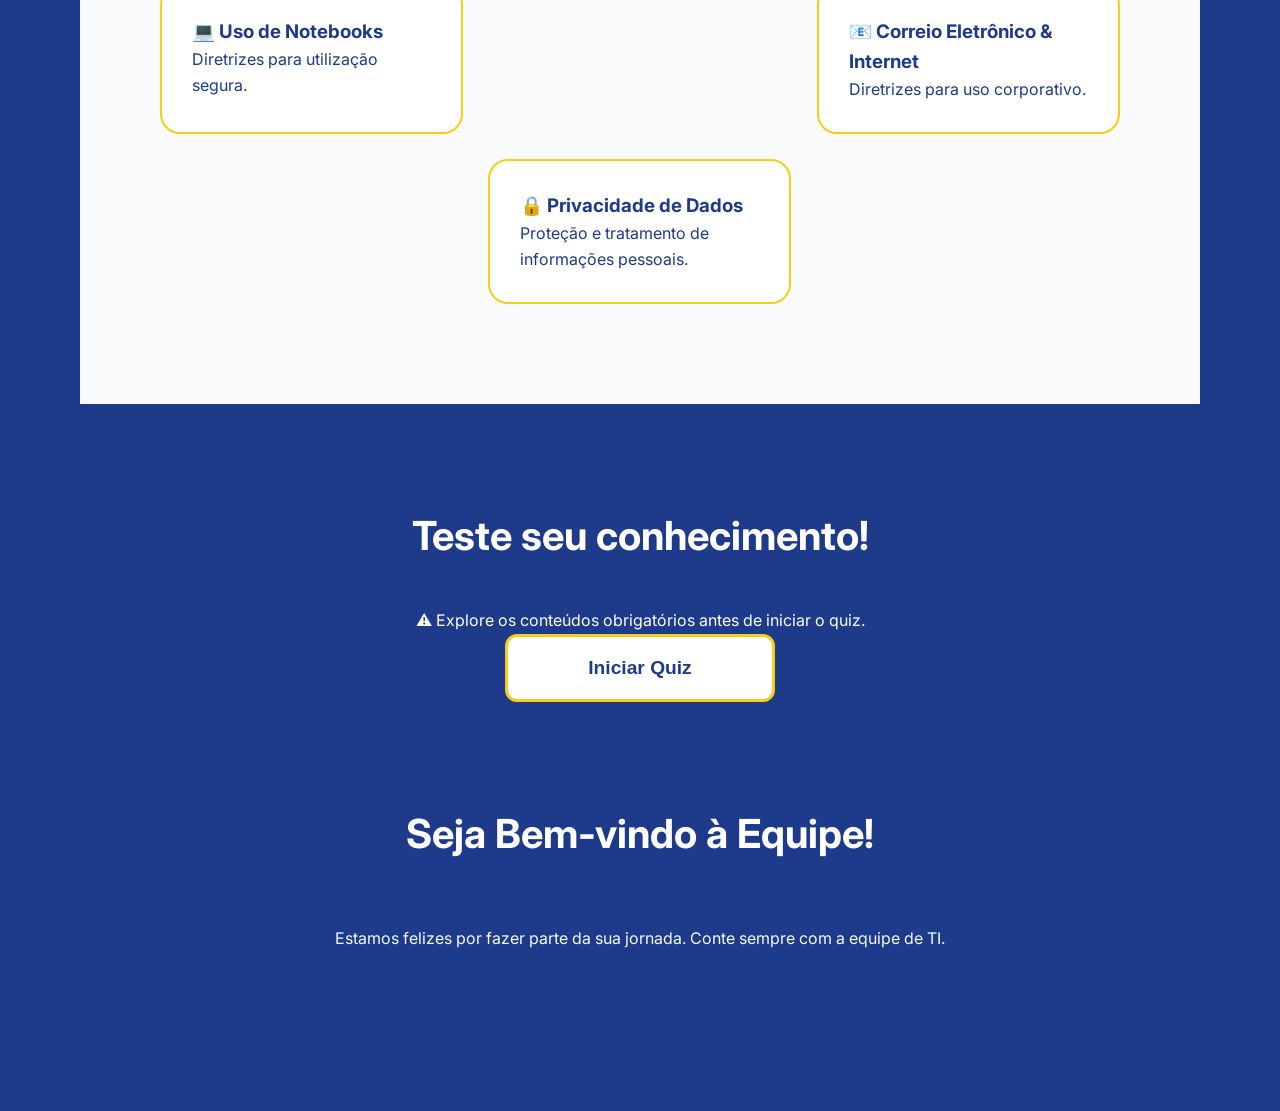
==== commit 578c7df5: "Corrige caminhos das imagens para pasta public" ====
--- a/index.html
+++ b/index.html
@@ -21,7 +21,7 @@
     <!-- NAVBAR -->
     <header class="navbar">
         <div class="logo">
-  <img src="assets/images/logo-ascenty.png" alt="Logo Ascenty" />
+  <img src="/assets/images/logo-ascenty.png" alt="Logo Ascenty" />
 </div>
         <nav>
             <a href="#empresa">Empresa</a>
@@ -34,7 +34,7 @@
     <!-- HERO -->
     <section class="hero">
         <div class="hero-content">
-            <img src="assets/images/datacenter.png" alt="Datacenter Ascenty" class="hero-image">
+            <img src="/assets/images/datacenter.png" alt="Datacenter Ascenty" class="hero-image">
             <h1>Bem-vindo à Integração de TI</h1>
             <p>
                 Conheça nossa cultura, nossas tecnologias,
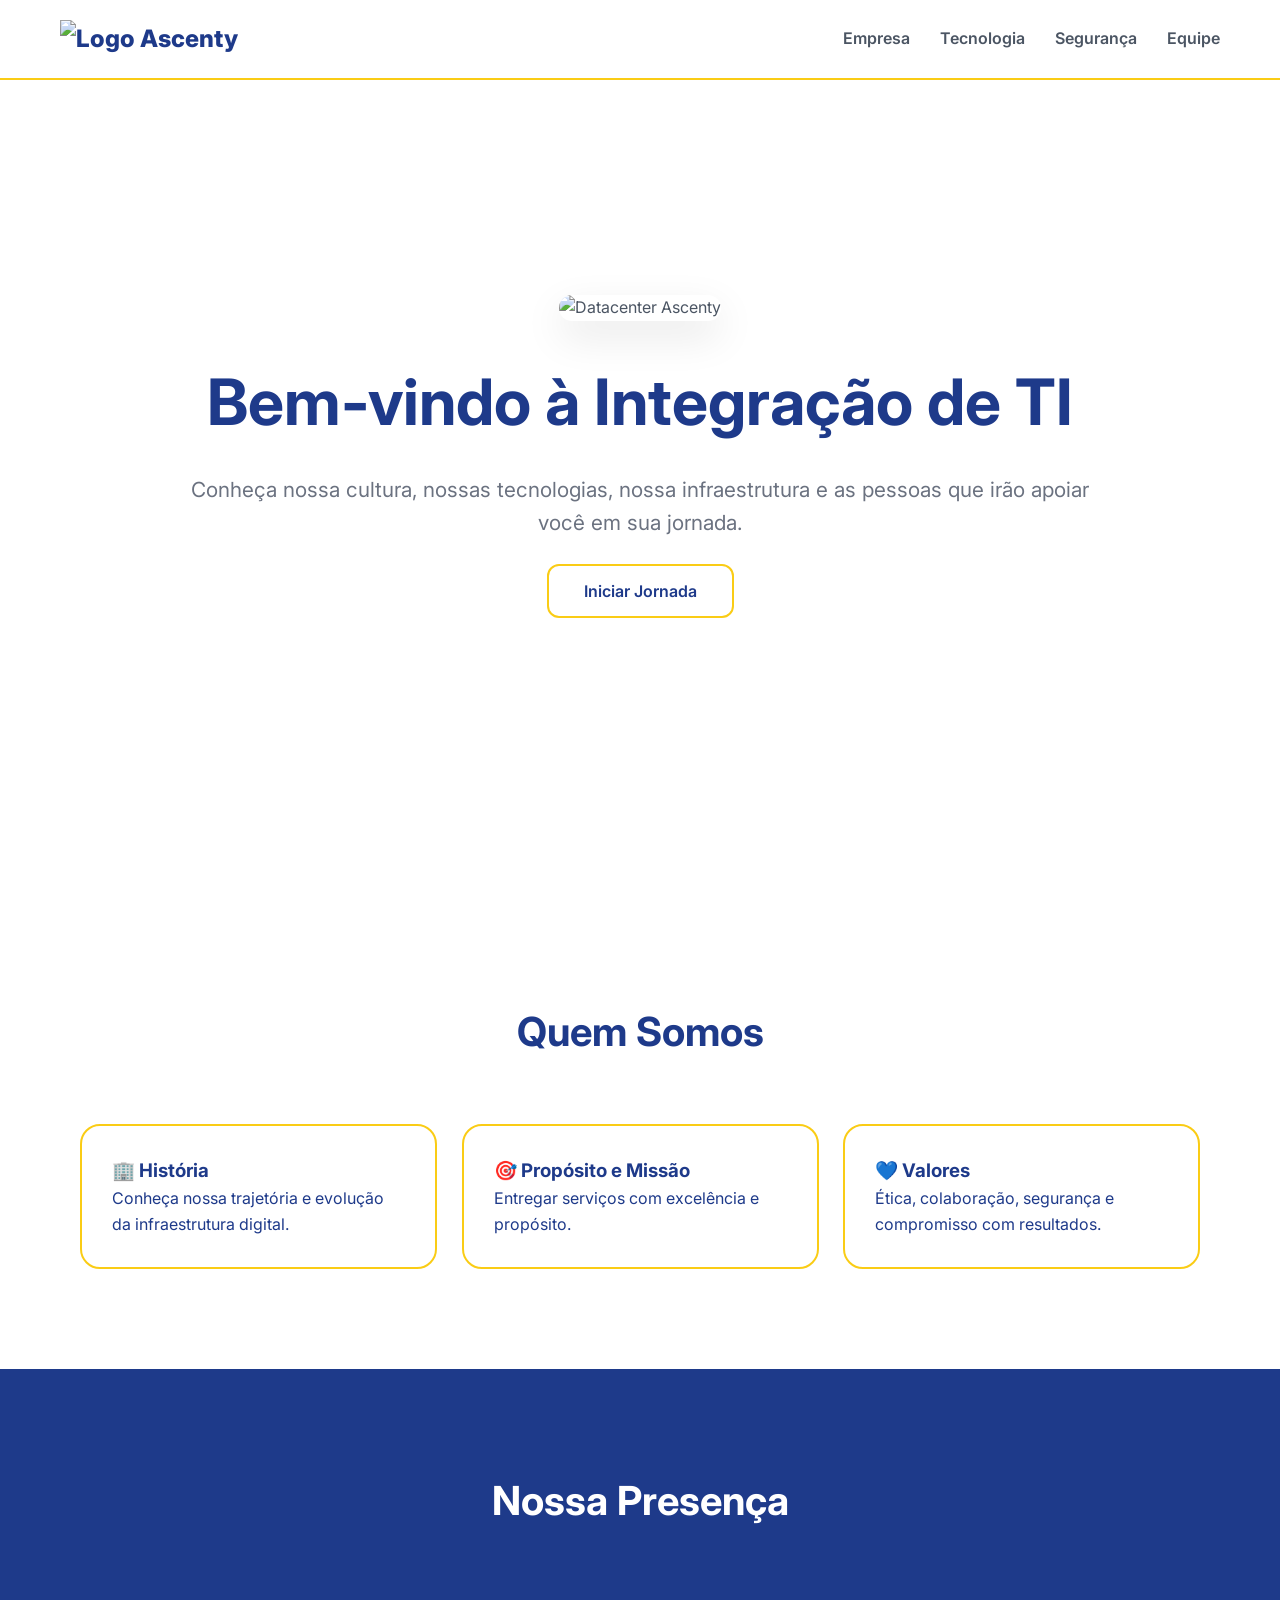
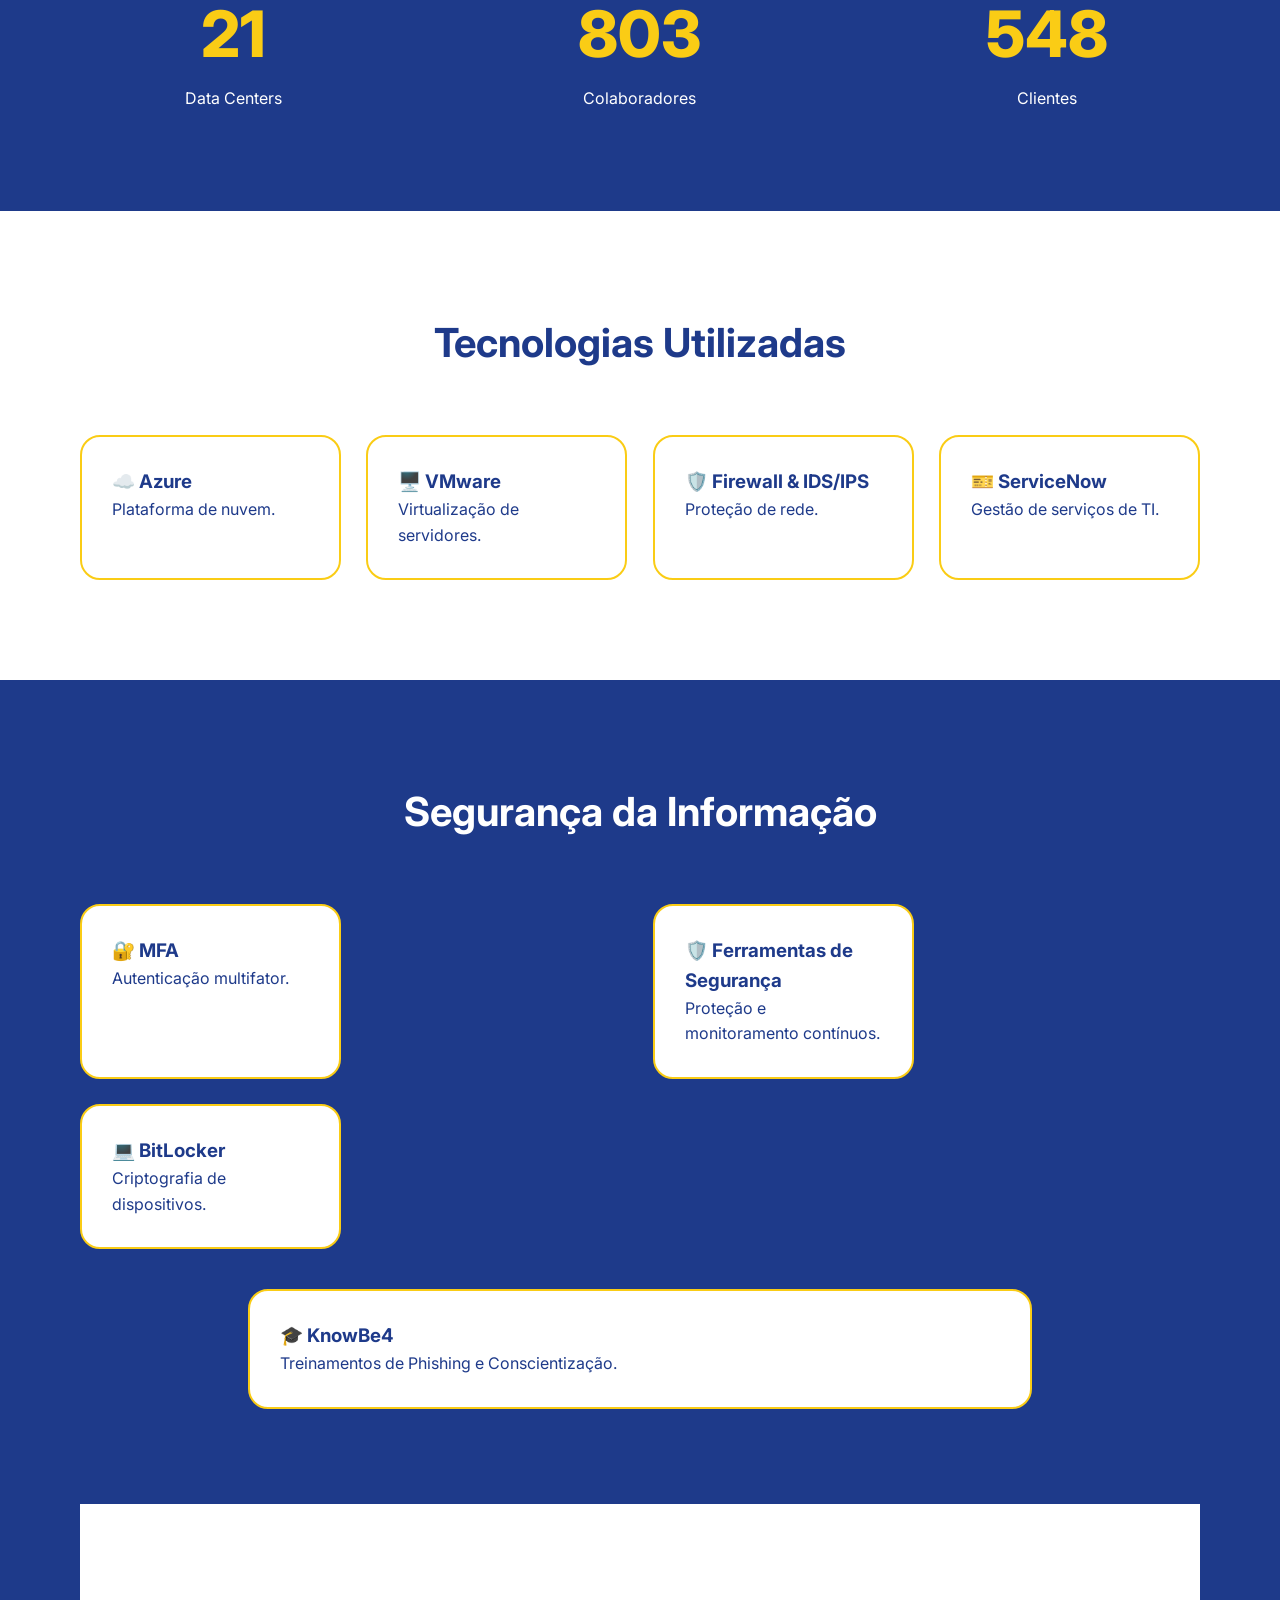
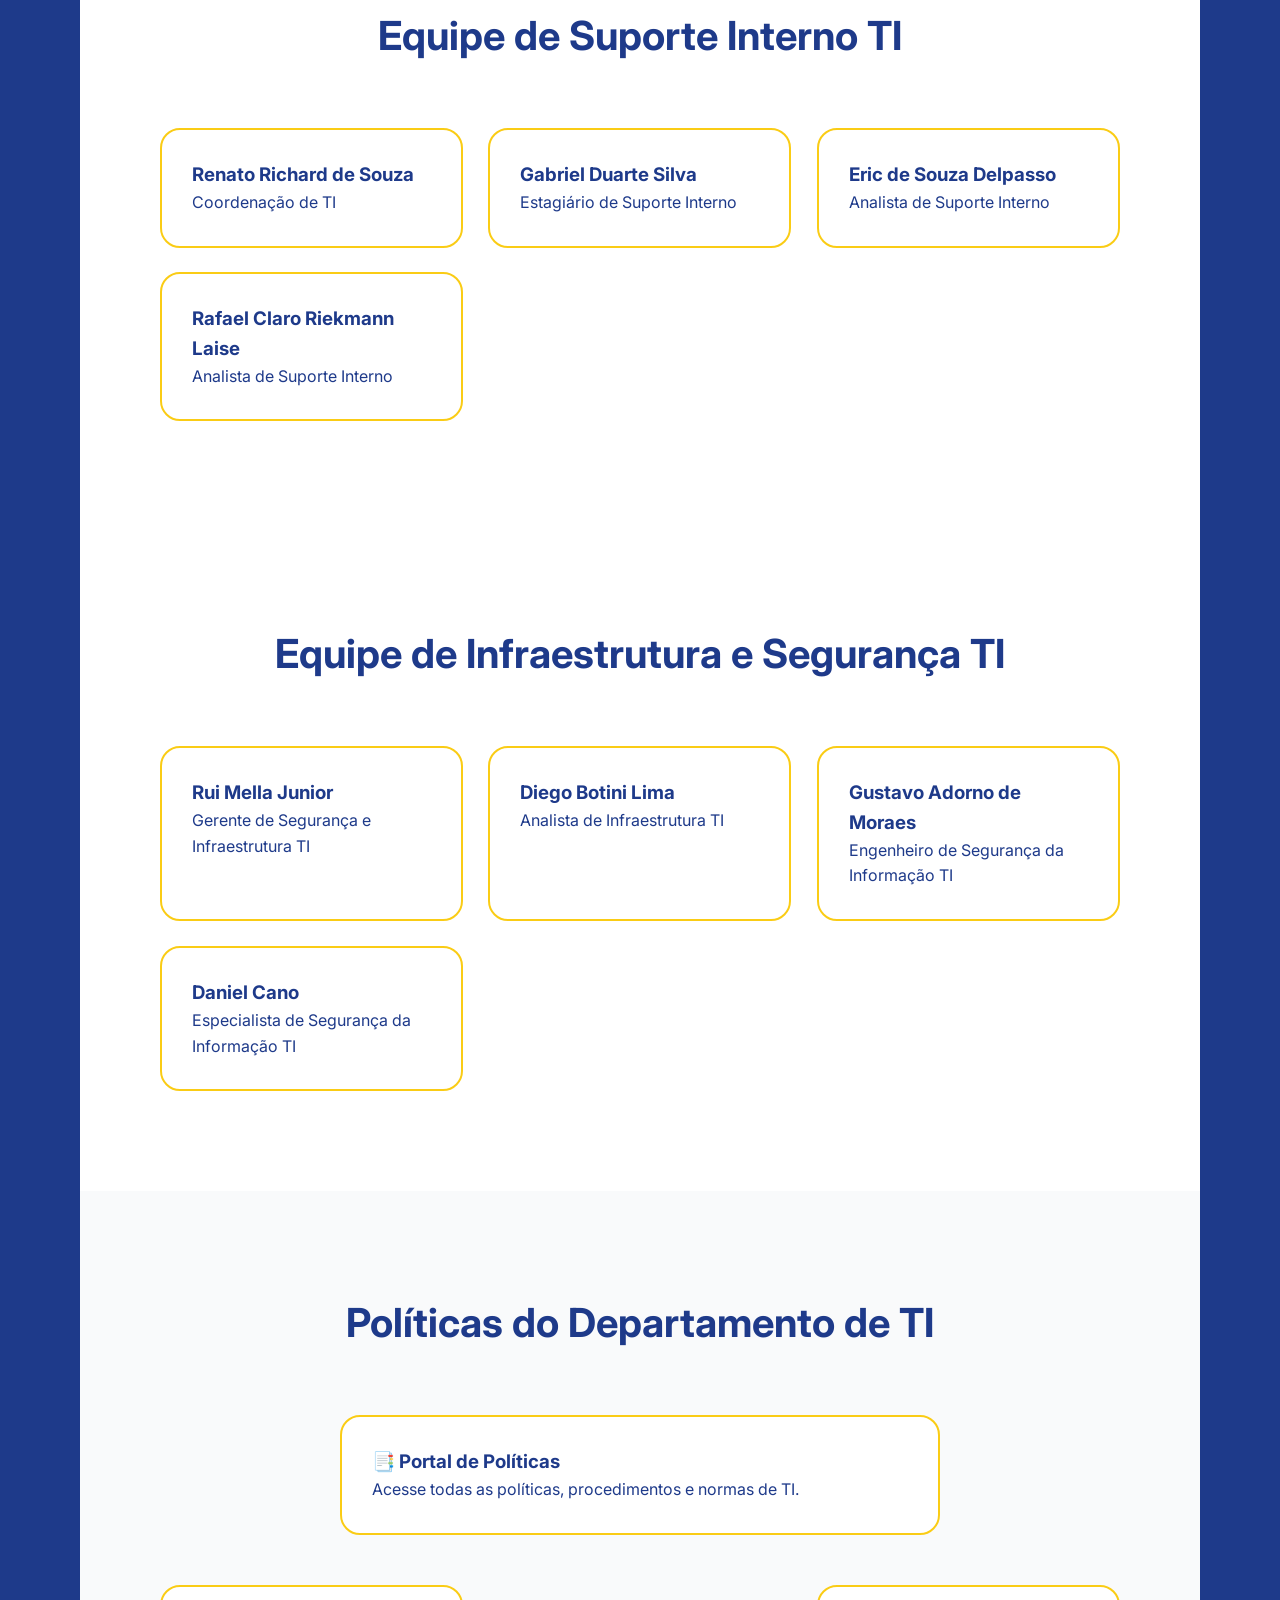
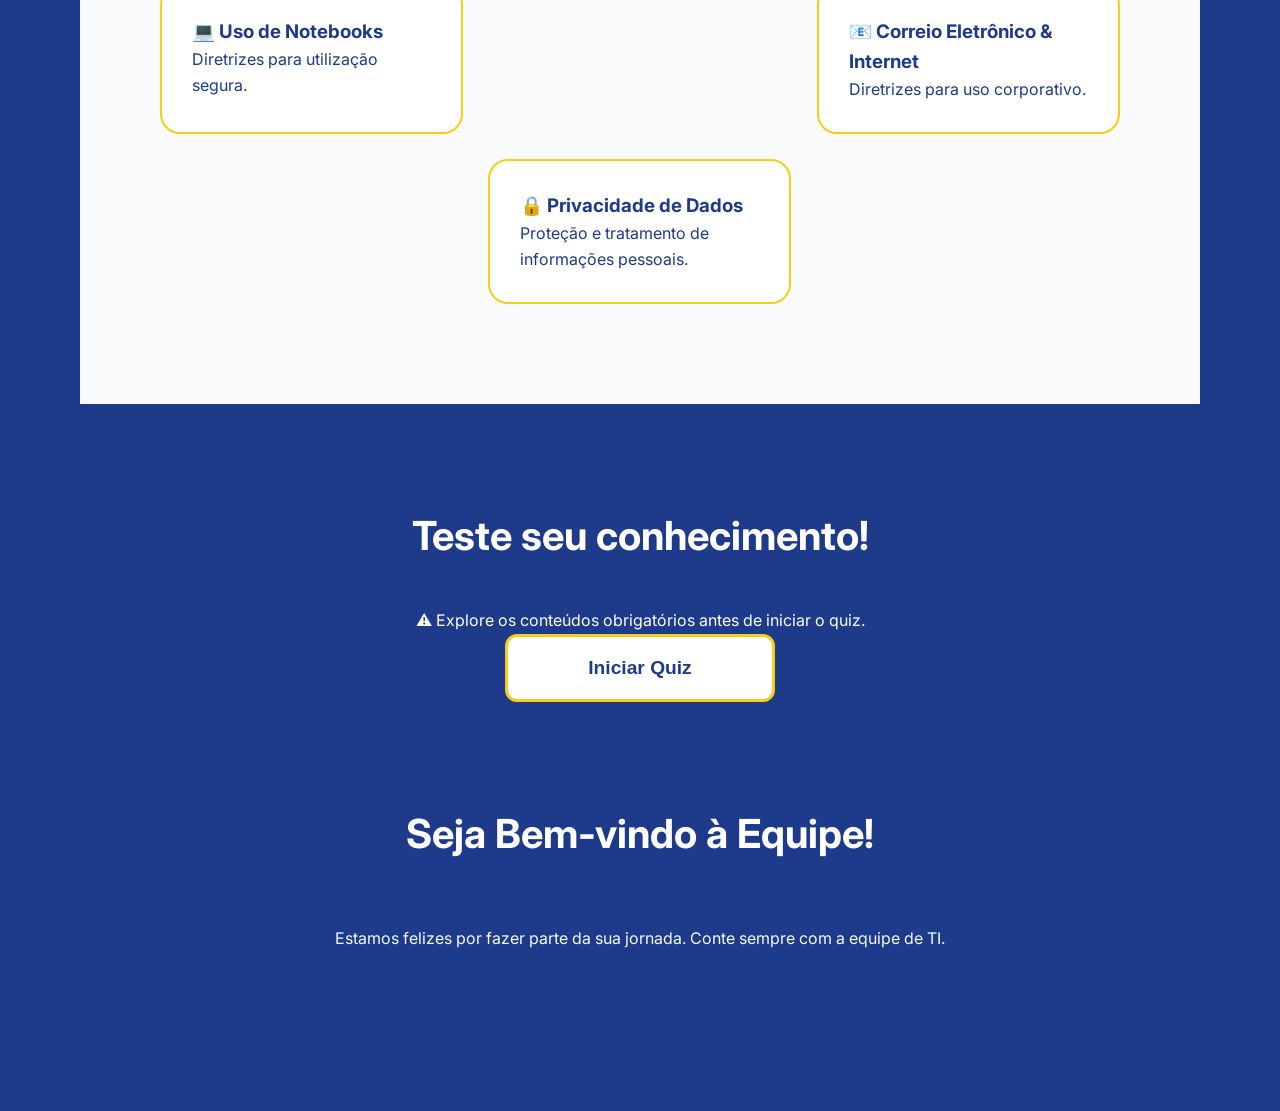
==== commit c7c5eb84: "funciona pelo amor de deus" ====
--- a/index.html
+++ b/index.html
@@ -18,32 +18,32 @@
 </head>
 <body>
 
-    <!-- NAVBAR -->
-    <header class="navbar">
-        <div class="logo">
-  <img src="/assets/images/logo-ascenty.png" alt="Logo Ascenty" />
-</div>
-        <nav>
-            <a href="#empresa">Empresa</a>
-            <a href="#tecnologia">Tecnologia</a>
-            <a href="#seguranca">Segurança</a>
-            <a href="#equipe">Equipe</a>
-        </nav>
-    </header>
-
-    <!-- HERO -->
-    <section class="hero">
-        <div class="hero-content">
-            <img src="/assets/images/datacenter.png" alt="Datacenter Ascenty" class="hero-image">
-            <h1>Bem-vindo à Integração de TI</h1>
-            <p>
-                Conheça nossa cultura, nossas tecnologias,
-                nossa infraestrutura e as pessoas que irão
-                apoiar você em sua jornada.
-            </p>
-            <a href="#empresa" class="btn">Iniciar Jornada</a>
-        </div>
-    </section>
+   <!-- NAVBAR -->
+<header class="navbar">
+  <div class="logo">
+    <img src="/assets/images/logo-ascenty.png" alt="Logo Ascenty" />
+  </div>
+  <nav>
+    <a href="#empresa">Empresa</a>
+    <a href="#tecnologia">Tecnologia</a>
+    <a href="#seguranca">Segurança</a>
+    <a href="#equipe">Equipe</a>
+  </nav>
+</header>
+
+<!-- HERO -->
+<section class="hero">
+  <div class="hero-content">
+    <img src="/assets/images/datacenter.png" alt="Datacenter Ascenty" class="hero-image">
+    <h1>Bem-vindo à Integração de TI</h1>
+    <p>
+      Conheça nossa cultura, nossas tecnologias,
+      nossa infraestrutura e as pessoas que irão
+      apoiar você em sua jornada.
+    </p>
+    <a href="#empresa" class="btn">Iniciar Jornada</a>
+  </div>
+</section>
 
     <!-- EMPRESA -->
     <section id="empresa" class="section">
